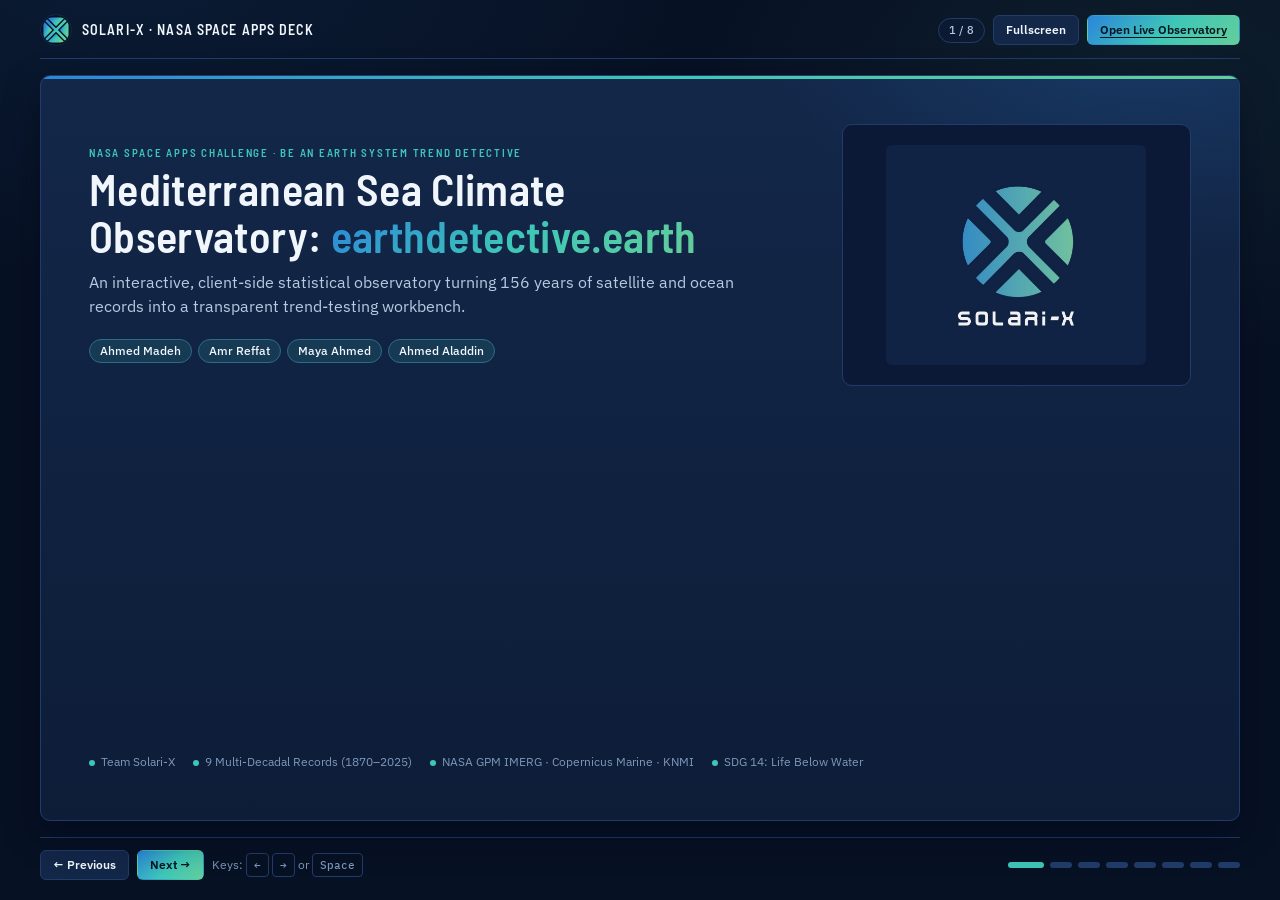
==== presentation.html @ 621146ca "feat(deck): add interactive 8-slide NASA Space Apps presentation deck" ====
<!DOCTYPE html>
<html lang="en" data-theme="dark">
<head>
  <meta charset="utf-8">
  <meta name="viewport" content="width=device-width, initial-scale=1, viewport-fit=cover">
  <title>Presentation Deck — Solari-X | Mediterranean Sea Climate Observatory</title>
  <link rel="icon" href="assets/solari-x-icon.svg" type="image/svg+xml">
  <link rel="preconnect" href="https://fonts.googleapis.com">
  <link rel="preconnect" href="https://fonts.gstatic.com" crossorigin>
  <link rel="stylesheet" href="https://fonts.googleapis.com/css2?family=Barlow+Semi+Condensed:wght@500;600;700&family=IBM+Plex+Mono:wght@400;500&family=IBM+Plex+Sans:wght@400;500;600&display=swap">
  <link rel="stylesheet" href="css/styles.css">
  <style>
    body { padding-block: 0; overflow-x: hidden; }
    .deck-shell {
      min-height: 100vh;
      display: grid;
      grid-template-rows: auto 1fr auto;
      max-width: 1200px;
      margin-inline: auto;
      padding-block: 14px 20px;
      gap: 16px;
    }
    .deck-top {
      display: flex;
      align-items: center;
      justify-content: space-between;
      gap: 12px;
      flex-wrap: wrap;
      padding-bottom: 12px;
      border-bottom: 1px solid var(--line);
    }
    .deck-brand { display: flex; align-items: center; gap: 10px; }
    .deck-brand span { font: 600 14px/1 var(--font-display); letter-spacing: 0.08em; text-transform: uppercase; color: var(--fg); }
    .deck-controls { display: flex; align-items: center; gap: 8px; flex-wrap: wrap; }
    .slide-stage {
      display: grid;
      align-items: stretch;
    }
    .slide {
      display: none;
      background:
        radial-gradient(560px 360px at 92% -10%, var(--glow), transparent 70%),
        linear-gradient(180deg, var(--panel-2), var(--panel));
      border: 1px solid var(--line);
      border-radius: 10px;
      padding: clamp(24px, 4vw, 48px);
      box-shadow: var(--shadow);
      position: relative;
      overflow: hidden;
      flex-direction: column;
      justify-content: space-between;
      gap: 24px;
    }
    .slide::before {
      content: "";
      position: absolute;
      inset: 0 0 auto;
      height: 3px;
      background: var(--brand-grad);
    }
    .slide.active { display: flex; }
    .slide h2 { font-size: clamp(28px, 4vw, 44px); line-height: 1.06; margin-top: 8px; }
    .slide h2 em {
      font-style: normal;
      background: var(--brand-grad);
      -webkit-background-clip: text;
      background-clip: text;
      color: transparent;
    }
    .slide-lead { font-size: 16px; color: var(--fg-2); max-width: 68ch; margin-top: 10px; }
    .slide-grid { display: grid; grid-template-columns: repeat(2, minmax(0, 1fr)); gap: 18px; }
    .slide-grid-3 { display: grid; grid-template-columns: repeat(3, minmax(0, 1fr)); gap: 14px; }
    .card-box {
      background: color-mix(in srgb, var(--bg) 55%, transparent);
      border: 1px solid var(--line);
      border-radius: 8px;
      padding: 18px;
      display: grid;
      gap: 8px;
      align-content: start;
    }
    .card-box h4 { font-size: 18px; color: var(--fg); }
    .card-box p { font-size: 13.5px; color: var(--fg-2); }
    .stat-big { font: 700 clamp(26px, 3vw, 36px)/1 var(--font-display); color: var(--sun); }
    .hero-cover {
      display: grid;
      grid-template-columns: 1.35fr 0.65fr;
      gap: 28px;
      align-items: center;
    }
    .cover-logo {
      display: grid;
      place-items: center;
      background: #0b1936;
      border: 1px solid var(--line);
      border-radius: 10px;
      padding: 20px;
    }
    .cover-logo img { max-width: 260px; border-radius: 6px; }
    .deck-foot {
      display: flex;
      align-items: center;
      justify-content: space-between;
      gap: 12px;
      flex-wrap: wrap;
      padding-top: 8px;
    }
    .dots { display: flex; gap: 6px; align-items: center; }
    .dot {
      width: 22px;
      height: 6px;
      border-radius: 999px;
      border: 0;
      padding: 0;
      background: var(--line);
      cursor: pointer;
      transition: background 0.15s, width 0.15s;
    }
    .dot.active { width: 36px; background: var(--sun); }
    .kbd { font: 500 11px/1 var(--font-mono); padding: 4px 7px; border: 1px solid var(--line); border-radius: 4px; color: var(--fg-3); }
    @media (max-width: 820px) {
      .hero-cover, .slide-grid, .slide-grid-3 { grid-template-columns: 1fr; }
    }
  </style>
</head>
<body>
  <div class="deck-shell">
    <header class="deck-top">
      <div class="deck-brand">
        <img src="assets/solari-x-icon.svg" width="32" height="32" alt="Solari-X icon">
        <span>Solari-X · NASA Space Apps Deck</span>
      </div>
      <div class="deck-controls">
        <span class="badge"><span id="slide-counter">1 / 8</span></span>
        <button class="btn sm" id="btn-fs" type="button">Fullscreen</button>
        <a class="btn sm primary" href="index.html">Open Live Observatory</a>
      </div>
    </header>

    <main class="slide-stage" style="padding-top:0">
      <!-- Slide 1 -->
      <section class="slide active" data-slide="1">
        <div class="hero-cover">
          <div>
            <p class="eyebrow">NASA Space Apps Challenge · Be An Earth System Trend Detective</p>
            <h2>Mediterranean Sea Climate Observatory: <em>earthdetective.earth</em></h2>
            <p class="slide-lead">An interactive, client-side statistical observatory turning 156 years of satellite and ocean records into a transparent trend-testing workbench.</p>
            <div class="team-members" style="margin-top:20px">
              <span class="member-pill">Ahmed Madeh</span>
              <span class="member-pill">Amr Reffat</span>
              <span class="member-pill">Maya Ahmed</span>
              <span class="member-pill">Ahmed Aladdin</span>
            </div>
          </div>
          <div class="cover-logo">
            <img src="assets/solari-x-logo.jpg" alt="Team Solari-X Logo">
          </div>
        </div>
        <div class="hero-meta-strip">
          <span>Team Solari-X</span>
          <span>9 Multi-Decadal Records (1870–2025)</span>
          <span>NASA GPM IMERG · Copernicus Marine · KNMI</span>
          <span>SDG 14: Life Below Water</span>
        </div>
      </section>

      <!-- Slide 2 -->
      <section class="slide" data-slide="2">
        <div>
          <p class="eyebrow">01 · The Problem</p>
          <h2>Why finding a real climate trend is <em>harder</em> than drawing a line</h2>
          <p class="slide-lead">Standard dashboards drop a single straight line onto a noisy chart and call it a day. In Earth science, that routinely misleads students and coastal planners.</p>
        </div>
        <div class="slide-grid-3">
          <div class="card-box">
            <span class="eyebrow">Trap 1 · Short Windows</span>
            <h4>Noise hides slow signals</h4>
            <p>A 15-year slice of satellite sea temperature (1982–1998) looks statistically flat even inside a basin warming rapidly over 44 years.</p>
          </div>
          <div class="card-box">
            <span class="eyebrow">Trap 2 · Memory</span>
            <h4>Autocorrelation fools OLS</h4>
            <p>Warm ocean years tend to follow warm ocean years (lag-1 r₁ &gt; 0.5). Plain Student's t-tests treat every year as independent and overstate certainty.</p>
          </div>
          <div class="card-box">
            <span class="eyebrow">Trap 3 · Opposing Regimes</span>
            <h4>One driver, opposite slopes</h4>
            <p>Across the Mediterranean, coastal rainfall trends upward at Alexandria (+44.7 mm/dec) while Athens and Barcelona slope downward — yet none pass robust multiple-testing checks.</p>
          </div>
        </div>
      </section>

      <!-- Slide 3 -->
      <section class="slide" data-slide="3">
        <div>
          <p class="eyebrow">02 · Architecture & Data</p>
          <h2>Nine curated records across <em>eight workspaces</em></h2>
          <p class="slide-lead">Built as a fast, zero-build web application (HTML5, CSS3, Vanilla ES6 JS, Plotly.js v2.35.2). All regressions, distributions, and CSV exports run live in the browser.</p>
        </div>
        <div class="slide-grid">
          <div class="card-box">
            <span class="eyebrow">Data Sources</span>
            <h4>Satellite & Reanalysis Records</h4>
            <ul class="list" style="gap:8px">
              <li><span><b>KNMI Climate Explorer:</b> NOAA OI v2 SST (1982–2025), HadISST1 (1870–2025), UKMO EN4 0–400 m Heat Content (1950–2025) & Salinity (1900–2025), Copernicus Altimetry SLA (1993–2021).</span></li>
              <li><span><b>Copernicus Marine:</b> Area-weighted basin Chlorophyll-a (1998–2024, ≥10 valid months/yr).</span></li>
              <li><span><b>NASA GPM IMERG v07:</b> Half-hourly rain rates summed to annual depth (2001–2024, ≥95% complete) at Alexandria, Athens, and Barcelona 0.1° land cells.</span></li>
            </ul>
          </div>
          <div class="card-box">
            <span class="eyebrow">User Experience</span>
            <h4>8 Guided Workspaces</h4>
            <ul class="list" style="gap:8px">
              <li><span><b>Overview:</b> Standardized z-scores putting °C, mm, and mg m⁻³ on one timeline.</span></li>
              <li><span><b>Data Detective:</b> 6-step workbench with dual year sliders & “Watch the trend appear” animation.</span></li>
              <li><span><b>Rain Compare & Seasonality:</b> Cross-city regimes, winter bloom vs. summer desert, peak half-hour storms.</span></li>
              <li><span><b>Variables, Map, Statistics & Guardrails:</b> Plain-language guide, SVG footprint map, full tables, and strict limits.</span></li>
            </ul>
          </div>
        </div>
      </section>

      <!-- Slide 4 -->
      <section class="slide" data-slide="4">
        <div>
          <p class="eyebrow">03 · Statistical Engine</p>
          <h2>Every window cross-examined by <em>four tests</em></h2>
          <p class="slide-lead">Inside <code>js/stats.js</code>, our <code>Stats</code> and <code>Adv</code> modules compute exact distributions from scratch — no server, no approximations on small samples.</p>
        </div>
        <div class="slide-grid">
          <div class="card-box">
            <span class="eyebrow">The 4-Test Evidence Score</span>
            <h4>Parametric + Non-Parametric Cross-Check</h4>
            <ul class="list" style="gap:8px">
              <li><span><b>1. OLS Student's t-test:</b> Baseline linear slope with exact regularized incomplete beta <code>ibeta</code> p-values.</span></li>
              <li><span><b>2. Newey–West (HAC) Regression:</b> Bartlett-kernel standard errors robust to year-to-year autocorrelation.</span></li>
              <li><span><b>3. Mann–Kendall + Theil–Sen:</b> Rank-based test and median pairwise slope immune to single storm outliers.</span></li>
              <li><span><b>4. Hamed–Rao Variance Correction:</b> Adjusts Mann–Kendall variance for serial correlation in detrended residuals.</span></li>
            </ul>
          </div>
          <div class="card-box">
            <span class="eyebrow">Structural Diagnostics</span>
            <h4>Does the Straight-Line Story Hold?</h4>
            <ul class="list" style="gap:8px">
              <li><span><b>Pettitt Change-Point:</b> Detects the most likely year of an abrupt level jump.</span></li>
              <li><span><b>Continuous Hinge Fit:</b> Two-segment regression with F-test vs. a single line.</span></li>
              <li><span><b>Quadratic Curvature:</b> Tests whether warming or drying is accelerating over time.</span></li>
              <li><span><b>Rolling Windows & BH q-values:</b> 10/15/20-year slope stability plus Benjamini–Hochberg false-discovery control.</span></li>
            </ul>
          </div>
        </div>
      </section>

      <!-- Slide 5 -->
      <section class="slide" data-slide="5">
        <div>
          <p class="eyebrow">04 · Key Finding I</p>
          <h2>Accelerating warming &amp; steady <em>sea-level rise</em></h2>
          <p class="slide-lead">All four statistical tests agree across satellite SST, century-scale SST, upper-ocean heat content, and satellite altimetry.</p>
        </div>
        <div class="slide-grid-3">
          <div class="card-box">
            <span class="eyebrow">NOAA OI v2 · 1982–2025</span>
            <div class="stat-big num">+0.376 °C</div>
            <h4>per decade (p &lt; 10⁻¹⁵)</h4>
            <p>Roughly <b>6× faster</b> than the 1870–2025 background warming rate in HadISST1 (+0.064 °C/decade). MK τ = +0.77.</p>
          </div>
          <div class="card-box">
            <span class="eyebrow">UKMO EN4 · 1950–2025</span>
            <div class="stat-big num">+0.234 × 10⁹</div>
            <h4>J/m² per decade (p = 0.000039)</h4>
            <p>Heat stored in the top 400 m is rising steadily, confirming heat uptake well below the surface.</p>
          </div>
          <div class="card-box">
            <span class="eyebrow">Copernicus SLA · 1993–2021</span>
            <div class="stat-big num">+25.18 mm</div>
            <h4>per decade (p &lt; 10⁻¹⁵)</h4>
            <p>95% HAC CI: 19.61 to 30.74 mm/decade. Driven by thermal expansion and added water mass.</p>
          </div>
        </div>
      </section>

      <!-- Slide 6 -->
      <section class="slide" data-slide="6">
        <div>
          <p class="eyebrow">05 · Key Finding II · SDG 14</p>
          <h2>Primary productivity is <em>declining</em></h2>
          <p class="slide-lead">Warmer surface waters strengthen vertical stratification, blocking deep-water nutrients from reaching sunlit surface layers.</p>
        </div>
        <div class="slide-grid">
          <div class="card-box">
            <span class="eyebrow">Copernicus Ocean Color · 1998–2024</span>
            <div class="stat-big num">−0.0039 mg m⁻³</div>
            <h4>per decade · All tests agree</h4>
            <p>Newey–West HAC p = 0.00054; Mann–Kendall τ = −0.41 (p = 0.0031); BH q = 0.0011. Theil–Sen agrees at −0.0039 mg m⁻³/decade.</p>
          </div>
          <div class="card-box">
            <span class="eyebrow">Seasonal Contrast</span>
            <h4>Winter Bloom vs. Summer Desert</h4>
            <p>Deep winter mixing lifts nutrients and drives the basin's chlorophyll peak in <b>February (0.122 mg m⁻³)</b>. Strong summer heating stratifies the water column, dropping chlorophyll to <b>0.043 mg m⁻³ in August</b>.</p>
          </div>
        </div>
      </section>

      <!-- Slide 7 -->
      <section class="slide" data-slide="7">
        <div>
          <p class="eyebrow">06 · Key Finding III · Rain Compare</p>
          <h2>Opposing coastal rain slopes — and why <em>false-discovery control</em> matters</h2>
          <p class="slide-lead">Alexandria (31.25°N, 29.95°E), Athens (38.05°N, 23.65°E), and Barcelona (41.45°N, 2.15°E) show uncorrelated annual totals and opposite signs.</p>
        </div>
        <div class="slide-grid-3">
          <div class="card-box" style="border-top: 3px solid var(--s-rain)">
            <span class="eyebrow">Alexandria · Mixed Evidence</span>
            <div class="stat-big num">+44.7 mm</div>
            <h4>per decade (2001–2024)</h4>
            <p>Driven by extreme storm years (2015: 309 mm, 2020: 406 mm). Passes standalone HAC (p = 0.037), <b>fails Mann–Kendall (p = 0.107)</b> and <b>fails 3-point BH FDR (q = 0.111)</b>.</p>
          </div>
          <div class="card-box" style="border-top: 3px solid var(--s-ath)">
            <span class="eyebrow">Athens · Not Significant</span>
            <div class="stat-big num">−38.3 mm</div>
            <h4>per decade (2001–2024)</h4>
            <p>Downward slope across 24 years, but wide uncertainty (HAC p = 0.267, MK p = 0.264, BH q = 0.401). Peak half-hour rate: 28.6 mm/h (2019).</p>
          </div>
          <div class="card-box" style="border-top: 3px solid var(--s-bcn)">
            <span class="eyebrow">Barcelona · Not Significant</span>
            <div class="stat-big num">−41.5 mm</div>
            <h4>per decade (2001–2024)</h4>
            <p>Autumn-peaking regime (86 mm mean in Oct; 34.3 mm/h storm in 2019). Slope stays inside noise (HAC p = 0.445, MK p = 0.309, BH q = 0.445).</p>
          </div>
        </div>
      </section>

      <!-- Slide 8 -->
      <section class="slide" data-slide="8">
        <div>
          <p class="eyebrow">07 · Guardrails &amp; Live Demo</p>
          <h2>Teaching <em>scientific literacy</em> alongside trend detection</h2>
          <p class="slide-lead">A good Earth science tool tells you not only what the numbers say, but what you are not allowed to claim from them.</p>
        </div>
        <div class="slide-grid">
          <div class="card-box">
            <span class="eyebrow">Built-in Guardrails</span>
            <ul class="list" style="gap:8px">
              <li><span><b>Spatial mismatch:</b> A 0.1° land rain cell (~10 km) cannot be blamed for basin-wide chlorophyll decline without watershed modeling.</span></li>
              <li><span><b>Boxes vs. sea masks:</b> KNMI bounding boxes clip neighboring waters; Copernicus uses strict Mediterranean sea masks.</span></li>
              <li><span><b>Optical proxy:</b> Satellite chlorophyll-a estimates surface pigment, not fish stock counts or biodiversity.</span></li>
            </ul>
          </div>
          <div class="card-box" style="justify-content:center; align-items:start; gap:14px">
            <span class="eyebrow">Interactive Demonstration</span>
            <h4>Watch the Trend Appear</h4>
            <p>Open Data Detective, select <b>Sea surface temperature</b>, and click <b>“Watch the trend appear”</b> to watch the 1982–1998 flat line transform into a p &lt; 10⁻¹⁵ signal as years accumulate.</p>
            <div class="row-btns">
              <a class="btn primary" href="index.html#detective">Launch Data Detective</a>
              <a class="btn" href="index.html#rain">Compare Rain Stations</a>
            </div>
          </div>
        </div>
      </section>
    </main>

    <footer class="deck-foot" style="margin-top:0; border-top:1px solid var(--line); padding-top:12px">
      <div class="row-btns">
        <button class="btn sm" id="btn-prev" type="button">← Previous</button>
        <button class="btn sm primary" id="btn-next" type="button">Next →</button>
        <span class="muted" style="align-self:center; font-size:12px">Keys: <span class="kbd">←</span> <span class="kbd">→</span> or <span class="kbd">Space</span></span>
      </div>
      <div class="dots" id="deck-dots" aria-label="Slide pagination"></div>
    </footer>
  </div>

  <script>
    (function () {
      var slides = Array.prototype.slice.call(document.querySelectorAll(".slide"));
      var dotsEl = document.getElementById("deck-dots");
      var counterEl = document.getElementById("slide-counter");
      var idx = 0;

      dotsEl.innerHTML = slides.map(function (_, i) {
        return '<button class="dot' + (i === 0 ? " active" : "") + '" data-i="' + i + '" aria-label="Go to slide ' + (i + 1) + '"></button>';
      }).join("");

      function show(n) {
        idx = Math.max(0, Math.min(slides.length - 1, n));
        slides.forEach(function (s, i) { s.classList.toggle("active", i === idx); });
        Array.prototype.forEach.call(dotsEl.children, function (d, i) { d.classList.toggle("active", i === idx); });
        counterEl.textContent = (idx + 1) + " / " + slides.length;
      }

      document.getElementById("btn-prev").addEventListener("click", function () { show(idx - 1); });
      document.getElementById("btn-next").addEventListener("click", function () { show(idx + 1); });
      dotsEl.addEventListener("click", function (e) {
        var b = e.target.closest("[data-i]");
        if (b) show(+b.getAttribute("data-i"));
      });
      document.getElementById("btn-fs").addEventListener("click", function () {
        if (!document.fullscreenElement) {
          document.documentElement.requestFullscreen && document.documentElement.requestFullscreen();
        } else {
          document.exitFullscreen && document.exitFullscreen();
        }
      });
      document.addEventListener("keydown", function (e) {
        if (e.key === "ArrowRight" || e.key === " " || e.key === "PageDown") {
          e.preventDefault();
          show(idx + 1);
        } else if (e.key === "ArrowLeft" || e.key === "PageUp") {
          e.preventDefault();
          show(idx - 1);
        } else if (e.key === "Home") {
          show(0);
        } else if (e.key === "End") {
          show(slides.length - 1);
        }
      });
    })();
  </script>
</body>
</html>
---- css/styles.css ----
/* ==========================================================================
   Mediterranean Sea Climate Observatory — Solari-X Design System
   Theme derived directly from the Solari-X logo (#071124, #2b86d9, #3ec6b8, #64ce99)
   ========================================================================== */

:root {
  /* Solari-X Abyssal Navy + Ocean Cyan-Emerald Gradient (Dark-first) */
  --bg: #071124;
  --panel: #0d1d38;
  --panel-2: #132749;
  --line: #213c6b;
  --grid: #162b4f;
  --fg: #f0f6fc;
  --fg-2: #b8cae2;
  --fg-3: #7d97bb;
  --sun: #3ec6b8;
  --sun-2: #2b86d9;
  --sun-3: #64ce99;
  --sun-ink: #04151f;
  --sun-soft: rgba(62, 198, 184, 0.14);
  --corona: #2b86d9;
  --brand-grad: linear-gradient(135deg, #2b86d9 0%, #3ec6b8 52%, #64ce99 100%);
  --band: rgba(62, 198, 184, 0.14);
  --glow: rgba(43, 134, 217, 0.22);
  --glow-2: rgba(100, 206, 153, 0.14);
  --shadow: 0 1px 0 rgba(255, 255, 255, 0.04) inset, 0 14px 36px rgba(2, 8, 22, 0.48);

  /* Categorical Earth-System Series (high-contrast against #0d1d38) */
  --s-sla: #3897f0;
  --s-sst: #f06d44;
  --s-chl: #55d49a;
  --s-rain: #f2b43b;
  --s-ohc: #a294ff;
  --s-had: #e3966e;
  --s-sal: #3ec6b8;
  --s-ath: #e86b9c;
  --s-bcn: #2fd673;

  --land: #152748;
  --sea: #081328;

  --font-display: "Barlow Semi Condensed", "Arial Narrow", system-ui, sans-serif;
  --font-body: "IBM Plex Sans", system-ui, -apple-system, "Segoe UI", sans-serif;
  --font-mono: "IBM Plex Mono", ui-monospace, "SFMono-Regular", Menlo, monospace;
  color-scheme: dark;
}

@media (prefers-color-scheme: light) {
  :root:not([data-theme="dark"]) {
    --bg: #f3f7fb;
    --panel: #ffffff;
    --panel-2: #e9f1f8;
    --line: #cbdceb;
    --grid: #deeaf5;
    --fg: #0b1b35;
    --fg-2: #334e70;
    --fg-3: #5c7799;
    --sun: #0d8a86;
    --sun-2: #1c6bb5;
    --sun-3: #1f9965;
    --sun-ink: #ffffff;
    --sun-soft: rgba(13, 138, 134, 0.12);
    --corona: #1c6bb5;
    --brand-grad: linear-gradient(135deg, #1c6bb5 0%, #0d8a86 52%, #1f9965 100%);
    --band: rgba(13, 138, 134, 0.12);
    --glow: rgba(28, 107, 181, 0.14);
    --glow-2: rgba(31, 153, 101, 0.10);
    --shadow: 0 1px 2px rgba(11, 27, 53, 0.05), 0 10px 28px rgba(11, 27, 53, 0.07);
    --s-sla: #1e6fd9;
    --s-sst: #d95226;
    --s-chl: #149664;
    --s-rain: #c77d00;
    --s-ohc: #5d4bd6;
    --s-had: #b84b24;
    --s-sal: #0d8a86;
    --s-ath: #c73e75;
    --s-bcn: #0d8f3b;
    --land: #dfe9f3;
    --sea: #eef5fc;
    color-scheme: light;
  }
}

:root[data-theme="light"] {
  --bg: #f3f7fb;
  --panel: #ffffff;
  --panel-2: #e9f1f8;
  --line: #cbdceb;
  --grid: #deeaf5;
  --fg: #0b1b35;
  --fg-2: #334e70;
  --fg-3: #5c7799;
  --sun: #0d8a86;
  --sun-2: #1c6bb5;
  --sun-3: #1f9965;
  --sun-ink: #ffffff;
  --sun-soft: rgba(13, 138, 134, 0.12);
  --corona: #1c6bb5;
  --brand-grad: linear-gradient(135deg, #1c6bb5 0%, #0d8a86 52%, #1f9965 100%);
  --band: rgba(13, 138, 134, 0.12);
  --glow: rgba(28, 107, 181, 0.14);
  --glow-2: rgba(31, 153, 101, 0.10);
  --shadow: 0 1px 2px rgba(11, 27, 53, 0.05), 0 10px 28px rgba(11, 27, 53, 0.07);
  --s-sla: #1e6fd9;
  --s-sst: #d95226;
  --s-chl: #149664;
  --s-rain: #c77d00;
  --s-ohc: #5d4bd6;
  --s-had: #b84b24;
  --s-sal: #0d8a86;
  --s-ath: #c73e75;
  --s-bcn: #0d8f3b;
  --land: #dfe9f3;
  --sea: #eef5fc;
  color-scheme: light;
}

* { box-sizing: border-box; }
html { scroll-behavior: smooth; scroll-padding-top: env(safe-area-inset-top, 0px); }

body {
  margin: 0;
  background:
    radial-gradient(900px 500px at 10% -5%, rgba(43, 134, 217, 0.09), transparent 65%),
    radial-gradient(700px 420px at 90% 10%, rgba(100, 206, 153, 0.07), transparent 65%),
    var(--bg);
  color: var(--fg);
  font: 400 14px/1.55 var(--font-body);
  padding-top: env(safe-area-inset-top, 0px);
  padding-left: max(16px, env(safe-area-inset-left, 0px));
  padding-right: max(16px, env(safe-area-inset-right, 0px));
  padding-block: 0 48px;
  -webkit-font-smoothing: antialiased;
}

body::before {
  content: "";
  position: fixed;
  inset: 0 0 auto;
  height: env(safe-area-inset-top, 0px);
  z-index: 60;
  background: var(--bg);
}

img { max-width: 100%; }
[hidden]:not([hidden="until-found" i]) { display: none !important; }

.wrap { max-width: 1220px; margin-inline: auto; }
h1, h2, h3, h4 {
  font-family: var(--font-display);
  font-weight: 600;
  margin: 0;
  text-wrap: balance;
  letter-spacing: 0.008em;
}
p { margin: 0; }
a { color: var(--sun); text-underline-offset: 3px; }
code, .mono { font-family: var(--font-mono); font-size: 0.92em; }
.num { font-variant-numeric: tabular-nums; }
:focus-visible { outline: 2px solid var(--sun); outline-offset: 2px; border-radius: 4px; }
.eyebrow {
  font: 600 11px/1 var(--font-display);
  letter-spacing: 0.16em;
  text-transform: uppercase;
  color: var(--sun);
}
.muted { color: var(--fg-3); }

/* ---------- Masthead & Navigation ---------- */
.mast {
  position: sticky;
  top: env(safe-area-inset-top, 0px);
  z-index: 50;
  background: color-mix(in srgb, var(--bg) 86%, transparent);
  backdrop-filter: blur(14px);
  -webkit-backdrop-filter: blur(14px);
  border-bottom: 1px solid var(--line);
  margin-inline: calc(-1 * max(16px, env(safe-area-inset-left, 0px)));
  padding-inline: max(16px, env(safe-area-inset-left, 0px));
}
.mast-in {
  display: flex;
  align-items: center;
  justify-content: space-between;
  gap: 16px;
  padding-block: 11px;
  flex-wrap: wrap;
}
.brand { display: flex; align-items: center; gap: 12px; min-width: 0; }
.brand-mark {
  width: 40px;
  height: 40px;
  border-radius: 50%;
  flex: none;
  box-shadow: 0 0 0 1px var(--line), 0 4px 14px rgba(43, 134, 217, 0.25);
}
.brand h1 { font-size: 19px; line-height: 1.1; }
.brand p { font-size: 11.5px; color: var(--fg-3); margin-top: 2px; }

.mast-actions { display: flex; align-items: center; gap: 8px; flex-wrap: wrap; }
.mast-badges { display: flex; gap: 8px; flex-wrap: wrap; align-items: center; }
.badge {
  font: 500 11px/1 var(--font-body);
  padding: 6px 10px;
  border: 1px solid var(--line);
  border-radius: 999px;
  color: var(--fg-2);
  white-space: nowrap;
  background: color-mix(in srgb, var(--panel) 65%, transparent);
}
.badge b { color: var(--sun); font-weight: 600; }
.badge-team {
  border-color: color-mix(in srgb, var(--sun) 45%, var(--line));
  background: var(--sun-soft);
  letter-spacing: 0.06em;
}

.deck-link {
  text-decoration: none;
  display: inline-flex;
  align-items: center;
  gap: 6px;
  font: 600 11.5px/1 var(--font-body);
  padding: 7px 12px;
  border-radius: 999px;
  border: 1px solid color-mix(in srgb, var(--sun) 50%, var(--line));
  color: var(--fg);
  background: color-mix(in srgb, var(--panel-2) 85%, transparent);
  transition: border-color 0.15s, background 0.15s, transform 0.15s;
}
.deck-link:hover {
  border-color: var(--sun);
  background: var(--sun-soft);
  transform: translateY(-1px);
}

.theme-btn {
  appearance: none;
  font: 600 11.5px/1 var(--font-body);
  padding: 7px 11px;
  border-radius: 999px;
  border: 1px solid var(--line);
  background: var(--panel);
  color: var(--fg-2);
  cursor: pointer;
  display: inline-flex;
  align-items: center;
  gap: 6px;
  transition: border-color 0.15s, color 0.15s;
}
.theme-btn:hover { border-color: var(--sun); color: var(--fg); }

.tabs { display: flex; gap: 2px; overflow-x: auto; scrollbar-width: none; padding-bottom: 0; }
.tabs::-webkit-scrollbar { display: none; }
.tab {
  appearance: none;
  background: none;
  border: 0;
  color: var(--fg-3);
  font: 600 13px/1 var(--font-display);
  letter-spacing: 0.055em;
  text-transform: uppercase;
  padding: 12px 14px 11px;
  cursor: pointer;
  border-bottom: 2px solid transparent;
  white-space: nowrap;
  transition: color 0.15s, border-color 0.15s;
}
.tab:hover { color: var(--fg); }
.tab[aria-selected="true"] { color: var(--sun); border-bottom-color: var(--sun); }

/* ---------- Hero ---------- */
.hero {
  position: relative;
  margin-top: 20px;
  border: 1px solid var(--line);
  border-radius: 8px;
  background:
    radial-gradient(560px 360px at 92% -10%, var(--glow), transparent 70%),
    radial-gradient(420px 300px at 72% 110%, var(--glow-2), transparent 70%),
    linear-gradient(180deg, var(--panel-2), var(--panel));
  overflow: hidden;
  box-shadow: var(--shadow);
}
.hero::after {
  content: "";
  position: absolute;
  inset: 0 0 auto;
  height: 3px;
  background: var(--brand-grad);
  opacity: 0.9;
}
.hero-in {
  position: relative;
  z-index: 1;
  padding: 30px clamp(18px, 3vw, 36px) 26px;
  display: grid;
  gap: 22px;
}
.hero h2 { font-size: clamp(30px, 4.4vw, 48px); line-height: 1.02; max-width: 16ch; }
.hero h2 em {
  font-style: normal;
  background: var(--brand-grad);
  -webkit-background-clip: text;
  background-clip: text;
  color: transparent;
}
.hero .lede { max-width: 64ch; color: var(--fg-2); font-size: 15px; margin-top: 12px; }
.hero-meta-strip {
  display: flex;
  flex-wrap: wrap;
  gap: 8px 18px;
  margin-top: 14px;
  font-size: 12px;
  color: var(--fg-3);
}
.hero-meta-strip span { display: inline-flex; align-items: center; gap: 6px; }
.hero-meta-strip span::before {
  content: "";
  width: 6px;
  height: 6px;
  border-radius: 50%;
  background: var(--sun);
}
.hero-cta { display: flex; gap: 10px; flex-wrap: wrap; margin-top: 18px; }
.sunart { position: absolute; right: -40px; top: -40px; width: 420px; height: 420px; opacity: 0.9; pointer-events: none; }

.kpis { display: grid; grid-template-columns: repeat(4, minmax(0, 1fr)); gap: 12px; }
.kpi {
  position: relative;
  text-align: left;
  font: inherit;
  color: inherit;
  cursor: pointer;
  background: color-mix(in srgb, var(--bg) 62%, transparent);
  border: 1px solid var(--line);
  border-radius: 7px;
  padding: 14px 14px 12px;
  display: grid;
  gap: 6px;
  min-width: 0;
  transition: border-color 0.16s, transform 0.16s, background 0.16s;
}
.kpi:hover {
  border-color: var(--sun);
  background: color-mix(in srgb, var(--panel-2) 78%, transparent);
  transform: translateY(-2px);
}
.kpi .k-top {
  display: flex;
  align-items: center;
  gap: 8px;
  font: 600 11px/1.2 var(--font-display);
  letter-spacing: 0.12em;
  text-transform: uppercase;
  color: var(--fg-2);
}
.swatch { width: 9px; height: 9px; border-radius: 2px; flex: none; }
.kpi .k-val { font: 600 28px/1 var(--font-display); letter-spacing: 0.005em; }
.kpi .k-val small { font: 400 12px/1 var(--font-body); color: var(--fg-3); margin-left: 4px; }
.kpi .k-sub { font-size: 11.5px; color: var(--fg-3); }
.kpi svg.spark { width: 100%; height: 38px; display: block; }

.status {
  display: inline-flex;
  align-items: center;
  gap: 6px;
  font: 600 11px/1 var(--font-body);
  padding: 5px 8px;
  border-radius: 999px;
  border: 1px solid var(--sun);
  color: var(--sun);
  width: fit-content;
}
.status.mixed { border-style: dashed; }
.status.none { border-color: var(--line); color: var(--fg-3); }
.status i { width: 8px; height: 8px; border-radius: 50%; background: var(--sun); display: inline-block; }
.status.mixed i { background: linear-gradient(90deg, var(--sun) 50%, transparent 50%); border: 1px solid var(--sun); }
.status.none i { background: transparent; border: 1px solid var(--fg-3); }

/* ---------- Common Components ---------- */
.btn {
  appearance: none;
  font: 600 13px/1 var(--font-body);
  padding: 11px 16px;
  border-radius: 6px;
  border: 1px solid var(--line);
  background: var(--panel-2);
  color: var(--fg);
  cursor: pointer;
  transition: border-color 0.15s, filter 0.15s, transform 0.15s;
}
.btn:hover { border-color: var(--fg-3); }
.btn.primary {
  background: var(--brand-grad);
  color: var(--sun-ink);
  border-color: transparent;
}
.btn.primary:hover { filter: brightness(1.08); transform: translateY(-1px); }
.btn.sm { padding: 8px 12px; font-size: 12px; }

main { padding-top: 22px; display: grid; gap: 22px; }
.panel {
  background: var(--panel);
  border: 1px solid var(--line);
  border-radius: 8px;
  padding: clamp(16px, 2.2vw, 24px);
  box-shadow: var(--shadow);
  min-width: 0;
}
.panel-h {
  display: flex;
  justify-content: space-between;
  align-items: flex-start;
  gap: 14px;
  flex-wrap: wrap;
  margin-bottom: 14px;
}
.panel-h h3 { font-size: 21px; line-height: 1.15; }
.panel-h p { color: var(--fg-3); font-size: 13px; max-width: 70ch; margin-top: 4px; }

.grid2 { display: grid; grid-template-columns: repeat(2, minmax(0, 1fr)); gap: 22px; }
.grid3 { display: grid; grid-template-columns: repeat(3, minmax(0, 1fr)); gap: 14px; }
.chart { width: 100%; min-height: 380px; }
.chart.sm { min-height: 300px; }

.note {
  font-size: 12.5px;
  color: var(--fg-3);
  border-left: 2px solid var(--sun);
  padding: 3px 0 3px 12px;
}
.list { list-style: none; margin: 0; padding: 0; display: grid; gap: 14px; }
.list li { display: grid; grid-template-columns: 10px 1fr; gap: 12px; color: var(--fg-2); font-size: 13.5px; }
.list li::before { content: ""; width: 8px; height: 8px; margin-top: 7px; background: var(--sun); transform: rotate(45deg); }
.list b { color: var(--fg); font-weight: 600; }

.chips { display: flex; flex-wrap: wrap; gap: 8px; }
.chip {
  appearance: none;
  font: 500 12.5px/1.2 var(--font-body);
  padding: 8px 12px;
  border: 1px solid var(--line);
  border-radius: 999px;
  background: transparent;
  color: var(--fg-2);
  cursor: pointer;
  display: inline-flex;
  align-items: center;
  gap: 8px;
  transition: border-color 0.15s, color 0.15s, background 0.15s;
}
.chip:hover { color: var(--fg); border-color: var(--fg-3); }
.chip[aria-pressed="true"] { border-color: var(--sun); color: var(--fg); background: var(--sun-soft); }
.chip.off { opacity: 0.45; }
.legend-chip .swatch { width: 14px; height: 3px; border-radius: 2px; }

/* ---------- Data Detective ---------- */
.det { display: grid; grid-template-columns: minmax(280px, 340px) minmax(0, 1fr); gap: 22px; align-items: start; }
.stack { display: grid; gap: 22px; min-width: 0; }
@media (min-width: 1001px) {
  .det-sticky { position: sticky; top: 108px; }
}
.step-h { display: flex; align-items: center; gap: 10px; margin-bottom: 10px; }
.step-n {
  width: 24px;
  height: 24px;
  border-radius: 50%;
  border: 1px solid var(--sun);
  color: var(--sun);
  display: grid;
  place-items: center;
  font: 600 12px/1 var(--font-display);
  flex: none;
}
.step-h h4 { font-size: 15px; letter-spacing: 0.06em; text-transform: uppercase; }
.ctrl { display: grid; gap: 18px; }
.seg { display: grid; grid-template-columns: 1fr 1fr; border: 1px solid var(--line); border-radius: 6px; overflow: hidden; }
.seg button {
  appearance: none;
  border: 0;
  background: transparent;
  color: var(--fg-2);
  font: 500 12.5px/1.25 var(--font-body);
  padding: 10px 8px;
  cursor: pointer;
  text-align: left;
}
.seg button:nth-child(even) { border-left: 1px solid var(--line); }
.seg button:nth-child(n+3) { border-top: 1px solid var(--line); }
.seg button[aria-pressed="true"] { background: var(--sun-soft); color: var(--fg); box-shadow: inset 0 -2px 0 var(--sun); }
.seg small { display: block; color: var(--fg-3); font-size: 11px; margin-top: 2px; }

.varlist { display: grid; gap: 6px; }
.varbtn {
  appearance: none;
  display: grid;
  grid-template-columns: 6px 1fr;
  gap: 10px;
  align-items: center;
  text-align: left;
  font: 500 13px/1.25 var(--font-body);
  color: var(--fg-2);
  background: transparent;
  border: 1px solid var(--line);
  border-radius: 6px;
  padding: 9px 10px 9px 0;
  cursor: pointer;
  overflow: hidden;
  transition: border-color 0.15s, background 0.15s;
}
.varbtn::before { content: ""; align-self: stretch; background: var(--vc); }
.varbtn small { display: block; color: var(--fg-3); font-size: 11.5px; font-weight: 400; }
.varbtn:hover { border-color: var(--fg-3); color: var(--fg); }
.varbtn[aria-pressed="true"] { border-color: var(--sun); background: var(--sun-soft); color: var(--fg); }

.range { display: grid; gap: 6px; }
.range label { display: flex; justify-content: space-between; font-size: 12px; color: var(--fg-2); }
.range output { font: 500 13px/1 var(--font-mono); color: var(--fg); }
input[type="range"] { width: 100%; accent-color: var(--sun); height: 22px; margin: 0; }
.row-btns { display: flex; gap: 8px; flex-wrap: wrap; }

.cases { display: grid; grid-template-columns: repeat(auto-fit, minmax(210px, 1fr)); gap: 10px; }
.case {
  appearance: none;
  text-align: left;
  font: inherit;
  color: var(--fg);
  background: var(--panel-2);
  border: 1px solid var(--line);
  border-radius: 6px;
  padding: 12px 14px;
  cursor: pointer;
  display: grid;
  gap: 4px;
  transition: border-color 0.15s, background 0.15s, transform 0.15s;
}
.case:hover, .case[aria-pressed="true"] { border-color: var(--sun); }
.case:hover { transform: translateY(-1px); }
.case[aria-pressed="true"] { background: var(--sun-soft); }
.case b { font: 600 15px/1.2 var(--font-display); }
.case span { font-size: 12px; color: var(--fg-3); }

.verdict {
  display: grid;
  grid-template-columns: auto 1fr;
  gap: 14px;
  align-items: start;
  padding: 16px;
  border: 1px solid var(--line);
  border-left: 3px solid var(--sun);
  border-radius: 6px;
  background: var(--panel-2);
}
.verdict.none { border-left-color: var(--fg-3); }
.verdict h4 { font-size: 19px; line-height: 1.2; }
.verdict p { color: var(--fg-2); margin-top: 6px; max-width: 78ch; }
.verdict p + p { margin-top: 8px; font-size: 13px; color: var(--fg-3); }

.about { display: grid; gap: 10px; }
.about p { color: var(--fg-2); max-width: 78ch; }
.meta { display: flex; flex-wrap: wrap; gap: 6px 18px; font-size: 12px; color: var(--fg-3); }
.meta b { color: var(--fg-2); font-weight: 500; }

.readouts { display: grid; grid-template-columns: repeat(3, minmax(0, 1fr)); gap: 12px; }
.cell {
  border: 1px solid var(--line);
  border-radius: 6px;
  padding: 14px;
  display: grid;
  gap: 6px;
  align-content: start;
  background: var(--panel);
  min-width: 0;
}
.cell .c-l { font: 600 11px/1.2 var(--font-display); letter-spacing: 0.14em; text-transform: uppercase; color: var(--fg-3); }
.cell .c-v { font: 600 24px/1.15 var(--font-display); overflow-wrap: anywhere; }
.cell .c-v small { font: 400 12px/1.2 var(--font-body); color: var(--fg-3); }
.cell .c-s { font-size: 12px; color: var(--fg-3); line-height: 1.45; }
.cell .c-m { font: 400 12.5px/1.4 var(--font-mono); color: var(--fg-2); }

.ci-strip { position: relative; height: 22px; margin-top: 2px; }
.ci-strip .ax { position: absolute; left: 0; right: 0; top: 10px; height: 1px; background: var(--line); }
.ci-strip .zero { position: absolute; top: 2px; bottom: 2px; width: 0; border-left: 1px dashed var(--fg-3); }
.ci-strip .bar { position: absolute; top: 7px; height: 8px; background: var(--sun); border-radius: 4px; }
.ci-strip .pt { position: absolute; top: 5px; width: 4px; height: 12px; background: var(--fg); border-radius: 1px; transform: translateX(-2px); }
.ci-lab { display: flex; justify-content: space-between; font-size: 10.5px; color: var(--fg-3); }

.toggles { display: flex; gap: 8px; flex-wrap: wrap; align-items: center; }
details.tbl { border-top: 1px solid var(--line); padding-top: 12px; }
details.tbl summary { cursor: pointer; font-weight: 600; font-size: 13px; color: var(--fg-2); }
.scroll { overflow-x: auto; max-width: 100%; }
table { border-collapse: collapse; width: 100%; font-size: 12.5px; }
th, td { text-align: left; padding: 9px 10px; border-bottom: 1px solid var(--line); white-space: nowrap; }
th {
  font: 600 11px/1.3 var(--font-display);
  letter-spacing: 0.1em;
  text-transform: uppercase;
  color: var(--fg-3);
  background: var(--panel-2);
  position: sticky;
  top: 0;
}
td.n { font-family: var(--font-mono); font-variant-numeric: tabular-nums; }
tbody tr:hover td { background: var(--sun-soft); }
.tbl-scroll { max-height: 280px; overflow: auto; margin-top: 10px; border: 1px solid var(--line); border-radius: 6px; }

.evid td, .evid th { padding: 8px 12px; }
.pass {
  display: inline-flex;
  align-items: center;
  gap: 6px;
  font: 600 11px/1 var(--font-body);
  padding: 4px 8px;
  border-radius: 999px;
  border: 1px solid var(--sun);
  color: var(--sun);
}
.pass.no { border-color: var(--line); color: var(--fg-3); }
.pass i { width: 7px; height: 7px; border-radius: 50%; background: var(--sun); }
.pass.no i { background: transparent; border: 1px solid var(--fg-3); }
.meter { display: inline-flex; gap: 4px; vertical-align: middle; }
.meter b { width: 18px; height: 8px; border-radius: 2px; background: var(--line); }
.meter b.on { background: var(--sun); }

/* ---------- Glossary & Cards ---------- */
.vcard {
  display: grid;
  gap: 10px;
  align-content: start;
  padding: 18px;
  border: 1px solid var(--line);
  border-radius: 7px;
  background: var(--panel);
  border-top: 3px solid var(--vc);
}
.vcard h4 { font-size: 19px; }
.vcard p { color: var(--fg-2); font-size: 13.5px; }
.vcard dl { margin: 0; display: grid; grid-template-columns: auto 1fr; gap: 4px 12px; font-size: 12px; }
.vcard dt { color: var(--fg-3); }
.vcard dd { margin: 0; color: var(--fg-2); }

.def {
  display: grid;
  gap: 8px;
  padding: 16px;
  border: 1px solid var(--line);
  border-radius: 6px;
  background: var(--panel-2);
}
.def h4 { font-size: 17px; }
.def p { color: var(--fg-2); font-size: 13.5px; }
.def .tag { font: 600 11px/1 var(--font-display); letter-spacing: 0.14em; text-transform: uppercase; color: var(--sun); }

/* ---------- Map ---------- */
.mapbox { border: 1px solid var(--line); border-radius: 6px; overflow: hidden; background: var(--sea); }
.mapbox svg { display: block; width: 100%; height: auto; }

/* ---------- Footer & Team Solari-X Card ---------- */
footer {
  margin-top: 40px;
  border-top: 1px solid var(--line);
  padding-top: 24px;
  display: grid;
  grid-template-columns: minmax(0, 1fr);
  gap: 14px;
  color: var(--fg-3);
  font-size: 12.5px;
}
footer > * { min-width: 0; overflow-wrap: anywhere; }
footer .links { display: flex; gap: 8px 18px; flex-wrap: wrap; }

.team-card {
  display: flex;
  align-items: center;
  gap: 18px;
  flex-wrap: wrap;
  padding: 16px 20px;
  border: 1px solid var(--line);
  border-radius: 8px;
  background: linear-gradient(135deg, color-mix(in srgb, var(--panel-2) 85%, transparent), var(--panel));
}
.team-logo-img {
  width: 72px;
  height: 72px;
  object-fit: cover;
  border-radius: 8px;
  border: 1px solid var(--line);
  flex: none;
}
.team-info { display: grid; gap: 4px; }
.team-info h4 { font-size: 17px; color: var(--fg); }
.team-info p { color: var(--fg-2); font-size: 13px; }
.team-members { display: flex; flex-wrap: wrap; gap: 6px; margin-top: 4px; }
.member-pill {
  font: 500 11.5px/1 var(--font-body);
  padding: 5px 10px;
  border-radius: 999px;
  background: var(--sun-soft);
  border: 1px solid color-mix(in srgb, var(--sun) 35%, var(--line));
  color: var(--fg);
}

[role="tabpanel"] { display: grid; gap: 22px; }
[role="tabpanel"][hidden] { display: none !important; }

/* ---------- Responsive ---------- */
@media (max-width: 1000px) {
  .kpis { grid-template-columns: repeat(2, minmax(0, 1fr)); }
  .det { grid-template-columns: minmax(0, 1fr); }
  .readouts, .grid3 { grid-template-columns: repeat(2, minmax(0, 1fr)); }
}
@media (max-width: 700px) {
  .grid2 { grid-template-columns: minmax(0, 1fr); }
  .sunart { width: 300px; height: 300px; opacity: 0.55; right: -90px; }
  .mast-badges { display: none; }
}
@media (max-width: 520px) {
  .kpis, .readouts, .grid3 { grid-template-columns: minmax(0, 1fr); }
  .verdict { grid-template-columns: minmax(0, 1fr); }
  .hero h2 { max-width: none; }
}
@media (prefers-reduced-motion: reduce) {
  * { transition: none !important; scroll-behavior: auto !important; }
}
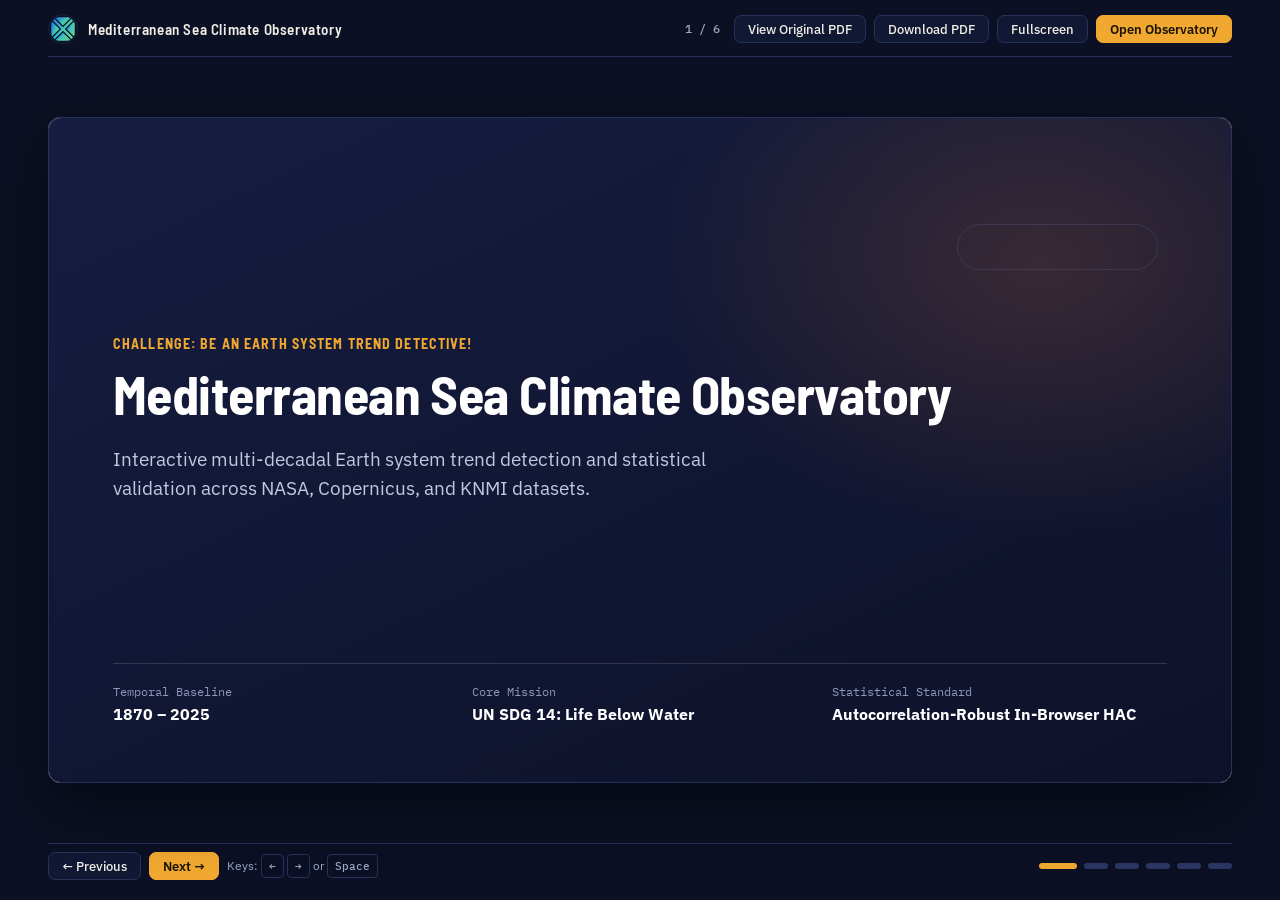
==== commit d210803c: "feat(deck): incorporate 6-slide team PDF deck and align observatory title" ====
--- a/presentation.html
+++ b/presentation.html
@@ -1,25 +1,59 @@
 <!DOCTYPE html>
-<html lang="en" data-theme="dark">
+<html lang="en">
 <head>
   <meta charset="utf-8">
   <meta name="viewport" content="width=device-width, initial-scale=1, viewport-fit=cover">
-  <title>Presentation Deck — Solari-X | Mediterranean Sea Climate Observatory</title>
+  <title>Mediterranean Sea Climate Observatory — Presentation</title>
   <link rel="icon" href="assets/solari-x-icon.svg" type="image/svg+xml">
   <link rel="preconnect" href="https://fonts.googleapis.com">
   <link rel="preconnect" href="https://fonts.gstatic.com" crossorigin>
-  <link rel="stylesheet" href="https://fonts.googleapis.com/css2?family=Barlow+Semi+Condensed:wght@500;600;700&family=IBM+Plex+Mono:wght@400;500&family=IBM+Plex+Sans:wght@400;500;600&display=swap">
-  <link rel="stylesheet" href="css/styles.css">
+  <link rel="stylesheet" href="https://fonts.googleapis.com/css2?family=Barlow+Semi+Condensed:wght@500;600;700&family=IBM+Plex+Mono:wght@400;500&family=IBM+Plex+Sans:wght@400;500;600;700&display=swap">
   <style>
-    body { padding-block: 0; overflow-x: hidden; }
+    :root {
+      --shell-bg: #0b1024;
+      --shell-panel: #111833;
+      --shell-line: #27315a;
+      --navy: #131836;
+      --navy-deep: #0f1430;
+      --cream: #faf6ef;
+      --sand: #f2ede2;
+      --ink: #191c2b;
+      --ink-2: #474c63;
+      --ink-3: #6a708a;
+      --card-line: #e6dfd3;
+      --amber: #f0a830;
+      --blue-bg: #e6eef8;
+      --blue-fg: #2b73cf;
+      --amber-bg: #faefd9;
+      --amber-fg: #eb981e;
+      --green-bg: #e3f5ec;
+      --green-fg: #1d9a6c;
+      --font-display: "Barlow Semi Condensed", "Arial Narrow", system-ui, sans-serif;
+      --font-body: "IBM Plex Sans", system-ui, -apple-system, "Segoe UI", sans-serif;
+      --font-mono: "IBM Plex Mono", ui-monospace, "SFMono-Regular", Menlo, monospace;
+    }
+
+    * { box-sizing: border-box; margin: 0; padding: 0; }
+
+    body {
+      min-height: 100vh;
+      background: var(--shell-bg);
+      color: #f1eee6;
+      font-family: var(--font-body);
+      line-height: 1.5;
+      -webkit-font-smoothing: antialiased;
+    }
+
     .deck-shell {
       min-height: 100vh;
+      max-width: 1240px;
+      margin-inline: auto;
+      padding: 14px clamp(14px, 3vw, 28px) 20px;
       display: grid;
       grid-template-rows: auto 1fr auto;
-      max-width: 1200px;
-      margin-inline: auto;
-      padding-block: 14px 20px;
-      gap: 16px;
-    }
+      gap: 14px;
+    }
+
     .deck-top {
       display: flex;
       align-items: center;
@@ -27,76 +61,402 @@
       gap: 12px;
       flex-wrap: wrap;
       padding-bottom: 12px;
-      border-bottom: 1px solid var(--line);
-    }
-    .deck-brand { display: flex; align-items: center; gap: 10px; }
-    .deck-brand span { font: 600 14px/1 var(--font-display); letter-spacing: 0.08em; text-transform: uppercase; color: var(--fg); }
-    .deck-controls { display: flex; align-items: center; gap: 8px; flex-wrap: wrap; }
+      border-bottom: 1px solid var(--shell-line);
+    }
+
+    .deck-brand {
+      display: flex;
+      align-items: center;
+      gap: 10px;
+      text-decoration: none;
+      color: inherit;
+    }
+
+    .deck-brand img {
+      width: 30px;
+      height: 30px;
+      border-radius: 6px;
+      display: block;
+    }
+
+    .deck-brand span {
+      font: 600 15px/1.1 var(--font-display);
+      letter-spacing: 0.04em;
+      color: #f1eee6;
+    }
+
+    .deck-controls {
+      display: flex;
+      align-items: center;
+      gap: 8px;
+      flex-wrap: wrap;
+    }
+
+    .btn {
+      display: inline-flex;
+      align-items: center;
+      justify-content: center;
+      gap: 6px;
+      padding: 7px 13px;
+      border-radius: 7px;
+      border: 1px solid var(--shell-line);
+      background: var(--shell-panel);
+      color: #f1eee6;
+      font: 500 12.5px/1 var(--font-body);
+      text-decoration: none;
+      cursor: pointer;
+      transition: border-color 0.15s, background 0.15s;
+    }
+
+    .btn:hover { border-color: #4f5f9e; background: #19234a; }
+    .btn.primary { background: var(--amber); color: #191300; border-color: var(--amber); font-weight: 600; }
+    .btn.primary:hover { background: #f6b64c; border-color: #f6b64c; }
+    .btn[aria-pressed="true"] { background: #223063; border-color: var(--amber); color: var(--amber); }
+
+    .counter {
+      font: 500 12px/1 var(--font-mono);
+      color: #9da6c7;
+      padding-inline: 6px;
+    }
+
+    .stage-wrap {
+      display: grid;
+      place-items: center;
+      min-height: 0;
+    }
+
     .slide-stage {
-      display: grid;
-      align-items: stretch;
-    }
+      width: 100%;
+      aspect-ratio: 16 / 9;
+      min-height: 520px;
+      border-radius: 12px;
+      overflow: hidden;
+      border: 1px solid var(--shell-line);
+      box-shadow: 0 24px 60px rgba(0, 0, 0, 0.45);
+      position: relative;
+      background: var(--cream);
+    }
+
     .slide {
       display: none;
-      background:
-        radial-gradient(560px 360px at 92% -10%, var(--glow), transparent 70%),
-        linear-gradient(180deg, var(--panel-2), var(--panel));
-      border: 1px solid var(--line);
-      border-radius: 10px;
-      padding: clamp(24px, 4vw, 48px);
-      box-shadow: var(--shadow);
+      width: 100%;
+      height: 100%;
+      padding: clamp(28px, 4.5vw, 58px) clamp(28px, 5vw, 68px);
+      flex-direction: column;
+      justify-content: space-between;
       position: relative;
       overflow: hidden;
+    }
+
+    .slide.active { display: flex; }
+
+    /* Dark navy cover & closing slides matching presentation.pdf */
+    .slide-dark {
+      background:
+        radial-gradient(540px 380px at 84% 22%, rgba(235, 130, 52, 0.18), transparent 72%),
+        linear-gradient(155deg, #161d40 0%, #111633 55%, #0e1229 100%);
+      color: #f6f7fb;
+    }
+
+    .slide-dark-center {
+      background:
+        radial-gradient(540px 380px at 50% 42%, rgba(235, 130, 52, 0.16), transparent 72%),
+        linear-gradient(160deg, #161d40 0%, #111633 55%, #0e1229 100%);
+      color: #f6f7fb;
+      justify-content: center;
+      align-items: center;
+      text-align: center;
+      gap: 20px;
+    }
+
+    /* Warm cream interior slides matching presentation.pdf */
+    .slide-light {
+      background: var(--cream);
+      color: var(--ink);
+    }
+
+    .eyebrow-amber {
+      font: 700 clamp(12px, 1.1vw, 14px)/1.2 var(--font-display);
+      letter-spacing: 0.08em;
+      text-transform: uppercase;
+      color: var(--amber);
+    }
+
+    .eyebrow-dark {
+      font: 700 clamp(11px, 1vw, 13px)/1.2 var(--font-display);
+      letter-spacing: 0.07em;
+      text-transform: uppercase;
+      color: var(--navy);
+    }
+
+    .cover-title {
+      font: 700 clamp(32px, 4.2vw, 56px)/1.05 var(--font-display);
+      letter-spacing: -0.01em;
+      color: #ffffff;
+      margin-top: 14px;
+    }
+
+    .cover-sub {
+      font-size: clamp(15px, 1.5vw, 20px);
+      line-height: 1.5;
+      color: #c2c8de;
+      max-width: 58ch;
+      margin-top: 22px;
+    }
+
+    .cover-pill-ghost {
+      position: absolute;
+      top: 16%;
+      right: 6.2%;
+      width: 17%;
+      height: 46px;
+      border-radius: 999px;
+      border: 1px solid rgba(114, 136, 200, 0.18);
+      pointer-events: none;
+    }
+
+    .cover-meta {
+      border-top: 1px solid rgba(255, 255, 255, 0.14);
+      padding-top: 20px;
+      display: grid;
+      grid-template-columns: repeat(3, minmax(0, 1fr));
+      gap: 24px;
+    }
+
+    .cover-meta span {
+      display: block;
+      font: 400 12px/1.3 var(--font-mono);
+      color: #8f98b8;
+      margin-bottom: 5px;
+    }
+
+    .cover-meta strong {
+      display: block;
+      font: 700 clamp(14px, 1.25vw, 17px)/1.25 var(--font-body);
+      color: #ffffff;
+    }
+
+    .slide-title {
+      font: 700 clamp(26px, 3vw, 38px)/1.1 var(--font-display);
+      color: var(--ink);
+      margin-top: 6px;
+    }
+
+    .rule-bottom {
+      border-top: 1px solid var(--card-line);
+      padding-top: 12px;
+      font: 400 12.5px/1.4 var(--font-body);
+      color: var(--ink-3);
+      min-height: 20px;
+    }
+
+    /* Cards matching PDF aesthetic */
+    .cards-3 {
+      display: grid;
+      grid-template-columns: repeat(3, minmax(0, 1fr));
+      gap: 22px;
+      margin-block: auto;
+    }
+
+    .cards-2x2 {
+      display: grid;
+      grid-template-columns: repeat(2, minmax(0, 1fr));
+      gap: 16px;
+    }
+
+    .card-white {
+      background: #ffffff;
+      border: 1px solid var(--card-line);
+      border-radius: 10px;
+      padding: clamp(18px, 2.2vw, 28px);
+      display: flex;
       flex-direction: column;
+      gap: 12px;
+      box-shadow: 0 2px 8px rgba(25, 28, 43, 0.03);
+    }
+
+    .icon-box {
+      width: 34px;
+      height: 34px;
+      border-radius: 7px;
+      display: grid;
+      place-items: center;
+      margin-bottom: 4px;
+    }
+
+    .icon-blue { background: var(--blue-bg); color: var(--blue-fg); }
+    .icon-amber { background: var(--amber-bg); color: var(--amber-fg); }
+    .icon-green { background: var(--green-bg); color: var(--green-fg); }
+
+    .card-white h3 {
+      font: 700 clamp(16px, 1.45vw, 20px)/1.25 var(--font-body);
+      color: var(--ink);
+    }
+
+    .card-white p {
+      font-size: clamp(13.5px, 1.15vw, 15.5px);
+      line-height: 1.55;
+      color: var(--ink-2);
+    }
+
+    .num-head {
+      display: flex;
+      align-items: center;
+      gap: 10px;
+    }
+
+    .num-badge {
+      font: 700 12px/1 var(--font-mono);
+      color: var(--ink);
+      background: var(--sand);
+      border: 1px solid var(--card-line);
+      border-radius: 5px;
+      padding: 5px 8px;
+      flex: 0 0 auto;
+    }
+
+    .engine-banner {
+      background: var(--sand);
+      border: 1px solid var(--card-line);
+      border-radius: 8px;
+      padding: 13px 20px;
+      display: flex;
+      align-items: center;
       justify-content: space-between;
+      gap: 16px;
+      flex-wrap: wrap;
+    }
+
+    .engine-banner code {
+      font: 400 clamp(12px, 1vw, 13.5px)/1.4 var(--font-mono);
+      color: var(--ink-2);
+    }
+
+    .engine-banner strong {
+      font: 700 13.5px/1 var(--font-body);
+      color: var(--ink);
+    }
+
+    .split-4 {
+      display: grid;
+      grid-template-columns: 1.15fr 0.85fr;
+      gap: 22px;
+      margin-block: auto;
+      align-items: stretch;
+    }
+
+    .stack-2 {
+      display: grid;
+      grid-template-rows: 1fr 1fr;
+      gap: 18px;
+    }
+
+    .card-kicker {
+      font: 700 11.5px/1 var(--font-mono);
+      letter-spacing: 0.05em;
+      text-transform: uppercase;
+      color: var(--navy);
+    }
+
+    .eval-list {
+      list-style: none;
+      display: grid;
+      gap: 13px;
+      margin-top: 4px;
+    }
+
+    .eval-list li {
+      font-size: clamp(13.5px, 1.15vw, 15.5px);
+      line-height: 1.45;
+      color: var(--ink);
+      font-weight: 700;
+    }
+
+    .pill-note {
+      margin-top: auto;
+      background: var(--sand);
+      border-radius: 6px;
+      padding: 10px 14px;
+      font: 400 12.5px/1.4 var(--font-mono);
+      color: var(--ink-2);
+    }
+
+    .inline-head {
+      display: flex;
+      align-items: center;
+      gap: 9px;
+    }
+
+    .split-5 {
+      display: grid;
+      grid-template-columns: 1fr 1fr;
       gap: 24px;
-    }
-    .slide::before {
-      content: "";
-      position: absolute;
-      inset: 0 0 auto;
-      height: 3px;
-      background: var(--brand-grad);
-    }
-    .slide.active { display: flex; }
-    .slide h2 { font-size: clamp(28px, 4vw, 44px); line-height: 1.06; margin-top: 8px; }
-    .slide h2 em {
-      font-style: normal;
-      background: var(--brand-grad);
-      -webkit-background-clip: text;
-      background-clip: text;
-      color: transparent;
-    }
-    .slide-lead { font-size: 16px; color: var(--fg-2); max-width: 68ch; margin-top: 10px; }
-    .slide-grid { display: grid; grid-template-columns: repeat(2, minmax(0, 1fr)); gap: 18px; }
-    .slide-grid-3 { display: grid; grid-template-columns: repeat(3, minmax(0, 1fr)); gap: 14px; }
-    .card-box {
-      background: color-mix(in srgb, var(--bg) 55%, transparent);
-      border: 1px solid var(--line);
-      border-radius: 8px;
-      padding: 18px;
-      display: grid;
-      gap: 8px;
-      align-content: start;
-    }
-    .card-box h4 { font-size: 18px; color: var(--fg); }
-    .card-box p { font-size: 13.5px; color: var(--fg-2); }
-    .stat-big { font: 700 clamp(26px, 3vw, 36px)/1 var(--font-display); color: var(--sun); }
-    .hero-cover {
-      display: grid;
-      grid-template-columns: 1.35fr 0.65fr;
-      gap: 28px;
-      align-items: center;
-    }
-    .cover-logo {
-      display: grid;
-      place-items: center;
-      background: #0b1936;
-      border: 1px solid var(--line);
-      border-radius: 10px;
-      padding: 20px;
-    }
-    .cover-logo img { max-width: 260px; border-radius: 6px; }
+      margin-block: auto;
+    }
+
+    .subtle-kicker {
+      font: 700 12.5px/1.2 var(--font-body);
+      color: var(--navy);
+    }
+
+    .callout-amber {
+      background: var(--sand);
+      border-left: 3px solid var(--amber-fg);
+      border-radius: 0 6px 6px 0;
+      padding: 14px 16px;
+      font: 400 clamp(12.5px, 1.05vw, 13.5px)/1.55 var(--font-mono);
+      color: var(--ink);
+      margin-top: 6px;
+    }
+
+    .guard-list {
+      list-style: none;
+      display: grid;
+      gap: 14px;
+      margin-top: 4px;
+    }
+
+    .guard-list li {
+      display: grid;
+      grid-template-columns: 22px 1fr;
+      gap: 10px;
+      align-items: start;
+      font-size: clamp(13.5px, 1.12vw, 15px);
+      line-height: 1.48;
+      color: var(--ink-2);
+    }
+
+    .thanks-title {
+      font: 700 clamp(36px, 4.4vw, 56px)/1.05 var(--font-display);
+      color: #ffffff;
+    }
+
+    .thanks-sub {
+      font-size: clamp(15px, 1.4vw, 19px);
+      line-height: 1.55;
+      color: #c2c8de;
+      max-width: 52ch;
+    }
+
+    .thanks-rule {
+      width: min(420px, 50%);
+      height: 1px;
+      background: rgba(255, 255, 255, 0.16);
+      margin-top: 26px;
+    }
+
+    /* Embedded PDF viewer panel */
+    .pdf-frame {
+      display: none;
+      width: 100%;
+      height: 100%;
+      border: 0;
+      background: #1b2242;
+    }
+
+    .slide-stage.pdf-mode .slide { display: none !important; }
+    .slide-stage.pdf-mode .pdf-frame { display: block; }
+
     .deck-foot {
       display: flex;
       align-items: center;
@@ -104,267 +464,248 @@
       gap: 12px;
       flex-wrap: wrap;
       padding-top: 8px;
-    }
-    .dots { display: flex; gap: 6px; align-items: center; }
+      border-top: 1px solid var(--shell-line);
+    }
+
+    .dots { display: flex; gap: 7px; align-items: center; }
+
     .dot {
-      width: 22px;
+      width: 24px;
       height: 6px;
       border-radius: 999px;
       border: 0;
-      padding: 0;
-      background: var(--line);
+      background: #2c3663;
       cursor: pointer;
       transition: background 0.15s, width 0.15s;
     }
-    .dot.active { width: 36px; background: var(--sun); }
-    .kbd { font: 500 11px/1 var(--font-mono); padding: 4px 7px; border: 1px solid var(--line); border-radius: 4px; color: var(--fg-3); }
-    @media (max-width: 820px) {
-      .hero-cover, .slide-grid, .slide-grid-3 { grid-template-columns: 1fr; }
+
+    .dot.active { width: 38px; background: var(--amber); }
+
+    .kbd {
+      font: 500 11px/1 var(--font-mono);
+      padding: 4px 7px;
+      border: 1px solid var(--shell-line);
+      border-radius: 4px;
+      color: #9da6c7;
+    }
+
+    @media (max-width: 900px) {
+      .slide-stage { aspect-ratio: auto; min-height: 0; }
+      .slide { height: auto; min-height: 460px; gap: 22px; }
+      .cards-3, .cards-2x2, .split-4, .split-5, .cover-meta { grid-template-columns: 1fr; }
+      .stack-2 { grid-template-rows: auto; }
+      .cover-pill-ghost { display: none; }
     }
   </style>
 </head>
 <body>
   <div class="deck-shell">
     <header class="deck-top">
-      <div class="deck-brand">
-        <img src="assets/solari-x-icon.svg" width="32" height="32" alt="Solari-X icon">
-        <span>Solari-X · NASA Space Apps Deck</span>
-      </div>
+      <a class="deck-brand" href="index.html" title="Return to Mediterranean Sea Climate Observatory">
+        <img src="assets/solari-x-icon.svg" alt="Solari-X emblem">
+        <span>Mediterranean Sea Climate Observatory</span>
+      </a>
       <div class="deck-controls">
-        <span class="badge"><span id="slide-counter">1 / 8</span></span>
-        <button class="btn sm" id="btn-fs" type="button">Fullscreen</button>
-        <a class="btn sm primary" href="index.html">Open Live Observatory</a>
+        <span class="counter" id="slide-counter">1 / 6</span>
+        <button class="btn" id="btn-pdf" type="button" aria-pressed="false">View Original PDF</button>
+        <a class="btn" href="presentation.pdf" download>Download PDF</a>
+        <button class="btn" id="btn-fs" type="button">Fullscreen</button>
+        <a class="btn primary" href="index.html">Open Observatory</a>
       </div>
     </header>
 
-    <main class="slide-stage" style="padding-top:0">
-      <!-- Slide 1 -->
-      <section class="slide active" data-slide="1">
-        <div class="hero-cover">
+    <main class="stage-wrap">
+      <div class="slide-stage" id="slide-stage" aria-live="polite">
+        <!-- Slide 1: Cover -->
+        <section class="slide slide-dark active" data-slide="1">
+          <div class="cover-pill-ghost" aria-hidden="true"></div>
+          <div style="margin-block:auto">
+            <p class="eyebrow-amber">Challenge: Be An Earth System Trend Detective!</p>
+            <h1 class="cover-title">Mediterranean Sea Climate Observatory</h1>
+            <p class="cover-sub">Interactive multi-decadal Earth system trend detection and statistical validation across NASA, Copernicus, and KNMI datasets.</p>
+          </div>
+          <div class="cover-meta">
+            <div>
+              <span>Temporal Baseline</span>
+              <strong>1870 – 2025</strong>
+            </div>
+            <div>
+              <span>Core Mission</span>
+              <strong>UN SDG 14: Life Below Water</strong>
+            </div>
+            <div>
+              <span>Statistical Standard</span>
+              <strong>Autocorrelation-Robust In-Browser HAC</strong>
+            </div>
+          </div>
+        </section>
+
+        <!-- Slide 2: Executive Summary -->
+        <section class="slide slide-light" data-slide="2">
           <div>
-            <p class="eyebrow">NASA Space Apps Challenge · Be An Earth System Trend Detective</p>
-            <h2>Mediterranean Sea Climate Observatory: <em>earthdetective.earth</em></h2>
-            <p class="slide-lead">An interactive, client-side statistical observatory turning 156 years of satellite and ocean records into a transparent trend-testing workbench.</p>
-            <div class="team-members" style="margin-top:20px">
-              <span class="member-pill">Ahmed Madeh</span>
-              <span class="member-pill">Amr Reffat</span>
-              <span class="member-pill">Maya Ahmed</span>
-              <span class="member-pill">Ahmed Aladdin</span>
+            <p class="eyebrow-dark">Executive Summary</p>
+            <h2 class="slide-title">Investigating Mediterranean Climate Signals</h2>
+          </div>
+          <div class="cards-3">
+            <article class="card-white">
+              <div class="icon-box icon-blue" aria-hidden="true">
+                <svg width="18" height="18" viewBox="0 0 24 24" fill="currentColor"><path d="M21 5l-3.5 3.5-2-2L19 3l2 2zm-6.4 6.4l-2-2 2.8-2.8 2 2-2.8 2.8zM5 21l-2-2 3.5-3.5 2 2L5 21zm7.7-4.7l-5-5 1.4-1.4 5 5-1.4 1.4zM9.6 7.4L7 4.8 4.8 7l2.6 2.6-1.4 1.4L2.4 7.4 7 2.8l3.6 3.6-1 1zm7 7l3.6 3.6-4.6 4.6-3.6-3.6 1.4-1.4 2.2 2.2 2.2-2.2-2.2-2.2 1-1z"/></svg>
+              </div>
+              <h3>9 Earth System Records</h3>
+              <p>Harmonizes SST, sea-level anomaly, OHC, salinity, chlorophyll-a, and coastal rain.</p>
+            </article>
+            <article class="card-white">
+              <div class="icon-box icon-amber" aria-hidden="true">
+                <svg width="18" height="18" viewBox="0 0 24 24" fill="currentColor"><path d="M5 3h14a2 2 0 0 1 2 2v14a2 2 0 0 1-2 2H5a2 2 0 0 1-2-2V5a2 2 0 0 1 2-2zm2 3v3h10V6H7zm0 5v2h2v-2H7zm4 0v2h2v-2h-2zm4 0v2h2v-2h-2zm-8 4v2h2v-2H7zm4 0v2h2v-2h-2zm4 0v2h2v-2h-2z"/></svg>
+              </div>
+              <h3>Live Statistical Engine</h3>
+              <p>Client-side testing across parametric and non-parametric algorithms in real time.</p>
+            </article>
+            <article class="card-white">
+              <div class="icon-box icon-green" aria-hidden="true">
+                <svg width="18" height="18" viewBox="0 0 24 24" fill="currentColor"><path d="M12 2L4 5v6.09c0 5.05 3.41 9.76 8 10.91 4.59-1.15 8-5.86 8-10.91V5l-8-3zm-1 14l-3.5-3.5 1.41-1.41L11 13.17l4.59-4.59L17 10l-6 6z"/></svg>
+              </div>
+              <h3>Scientific Guardrails</h3>
+              <p>Strict spatial and proxy guardrails distinguishing true signals from local noise.</p>
+            </article>
+          </div>
+          <div class="rule-bottom"></div>
+        </section>
+
+        <!-- Slide 3: Architecture & Features -->
+        <section class="slide slide-light" data-slide="3">
+          <div>
+            <p class="eyebrow-dark">Architecture &amp; Features</p>
+            <h2 class="slide-title">What It Does &amp; How It Works</h2>
+          </div>
+          <div style="display:grid; gap:14px; margin-block:auto">
+            <div class="cards-2x2">
+              <article class="card-white" style="padding:18px 22px; gap:8px">
+                <div class="num-head">
+                  <span class="num-badge">01</span>
+                  <h3>Normalized Overview</h3>
+                </div>
+                <p>Dimensionless z-score projections align physical units onto unified timelines.</p>
+              </article>
+              <article class="card-white" style="padding:18px 22px; gap:8px">
+                <div class="num-head">
+                  <span class="num-badge">02</span>
+                  <h3>Data Detective Workbench</h3>
+                </div>
+                <p>6-step workbench with dynamic time expansion showing sample-size power.</p>
+              </article>
+              <article class="card-white" style="padding:18px 22px; gap:8px">
+                <div class="num-head">
+                  <span class="num-badge">03</span>
+                  <h3>Coastal Rain Compare</h3>
+                </div>
+                <p>NASA GPM IMERG annual totals across Alexandria, Athens, and Barcelona.</p>
+              </article>
+              <article class="card-white" style="padding:18px 22px; gap:8px">
+                <div class="num-head">
+                  <span class="num-badge">04</span>
+                  <h3>Seasonality &amp; Blooms</h3>
+                </div>
+                <p>Winter phytoplankton bloom contrasts against summer stratification deserts.</p>
+              </article>
             </div>
-          </div>
-          <div class="cover-logo">
-            <img src="assets/solari-x-logo.jpg" alt="Team Solari-X Logo">
-          </div>
-        </div>
-        <div class="hero-meta-strip">
-          <span>Team Solari-X</span>
-          <span>9 Multi-Decadal Records (1870–2025)</span>
-          <span>NASA GPM IMERG · Copernicus Marine · KNMI</span>
-          <span>SDG 14: Life Below Water</span>
-        </div>
-      </section>
-
-      <!-- Slide 2 -->
-      <section class="slide" data-slide="2">
-        <div>
-          <p class="eyebrow">01 · The Problem</p>
-          <h2>Why finding a real climate trend is <em>harder</em> than drawing a line</h2>
-          <p class="slide-lead">Standard dashboards drop a single straight line onto a noisy chart and call it a day. In Earth science, that routinely misleads students and coastal planners.</p>
-        </div>
-        <div class="slide-grid-3">
-          <div class="card-box">
-            <span class="eyebrow">Trap 1 · Short Windows</span>
-            <h4>Noise hides slow signals</h4>
-            <p>A 15-year slice of satellite sea temperature (1982–1998) looks statistically flat even inside a basin warming rapidly over 44 years.</p>
-          </div>
-          <div class="card-box">
-            <span class="eyebrow">Trap 2 · Memory</span>
-            <h4>Autocorrelation fools OLS</h4>
-            <p>Warm ocean years tend to follow warm ocean years (lag-1 r₁ &gt; 0.5). Plain Student's t-tests treat every year as independent and overstate certainty.</p>
-          </div>
-          <div class="card-box">
-            <span class="eyebrow">Trap 3 · Opposing Regimes</span>
-            <h4>One driver, opposite slopes</h4>
-            <p>Across the Mediterranean, coastal rainfall trends upward at Alexandria (+44.7 mm/dec) while Athens and Barcelona slope downward — yet none pass robust multiple-testing checks.</p>
-          </div>
-        </div>
-      </section>
-
-      <!-- Slide 3 -->
-      <section class="slide" data-slide="3">
-        <div>
-          <p class="eyebrow">02 · Architecture & Data</p>
-          <h2>Nine curated records across <em>eight workspaces</em></h2>
-          <p class="slide-lead">Built as a fast, zero-build web application (HTML5, CSS3, Vanilla ES6 JS, Plotly.js v2.35.2). All regressions, distributions, and CSV exports run live in the browser.</p>
-        </div>
-        <div class="slide-grid">
-          <div class="card-box">
-            <span class="eyebrow">Data Sources</span>
-            <h4>Satellite & Reanalysis Records</h4>
-            <ul class="list" style="gap:8px">
-              <li><span><b>KNMI Climate Explorer:</b> NOAA OI v2 SST (1982–2025), HadISST1 (1870–2025), UKMO EN4 0–400 m Heat Content (1950–2025) & Salinity (1900–2025), Copernicus Altimetry SLA (1993–2021).</span></li>
-              <li><span><b>Copernicus Marine:</b> Area-weighted basin Chlorophyll-a (1998–2024, ≥10 valid months/yr).</span></li>
-              <li><span><b>NASA GPM IMERG v07:</b> Half-hourly rain rates summed to annual depth (2001–2024, ≥95% complete) at Alexandria, Athens, and Barcelona 0.1° land cells.</span></li>
-            </ul>
-          </div>
-          <div class="card-box">
-            <span class="eyebrow">User Experience</span>
-            <h4>8 Guided Workspaces</h4>
-            <ul class="list" style="gap:8px">
-              <li><span><b>Overview:</b> Standardized z-scores putting °C, mm, and mg m⁻³ on one timeline.</span></li>
-              <li><span><b>Data Detective:</b> 6-step workbench with dual year sliders & “Watch the trend appear” animation.</span></li>
-              <li><span><b>Rain Compare & Seasonality:</b> Cross-city regimes, winter bloom vs. summer desert, peak half-hour storms.</span></li>
-              <li><span><b>Variables, Map, Statistics & Guardrails:</b> Plain-language guide, SVG footprint map, full tables, and strict limits.</span></li>
-            </ul>
-          </div>
-        </div>
-      </section>
-
-      <!-- Slide 4 -->
-      <section class="slide" data-slide="4">
-        <div>
-          <p class="eyebrow">03 · Statistical Engine</p>
-          <h2>Every window cross-examined by <em>four tests</em></h2>
-          <p class="slide-lead">Inside <code>js/stats.js</code>, our <code>Stats</code> and <code>Adv</code> modules compute exact distributions from scratch — no server, no approximations on small samples.</p>
-        </div>
-        <div class="slide-grid">
-          <div class="card-box">
-            <span class="eyebrow">The 4-Test Evidence Score</span>
-            <h4>Parametric + Non-Parametric Cross-Check</h4>
-            <ul class="list" style="gap:8px">
-              <li><span><b>1. OLS Student's t-test:</b> Baseline linear slope with exact regularized incomplete beta <code>ibeta</code> p-values.</span></li>
-              <li><span><b>2. Newey–West (HAC) Regression:</b> Bartlett-kernel standard errors robust to year-to-year autocorrelation.</span></li>
-              <li><span><b>3. Mann–Kendall + Theil–Sen:</b> Rank-based test and median pairwise slope immune to single storm outliers.</span></li>
-              <li><span><b>4. Hamed–Rao Variance Correction:</b> Adjusts Mann–Kendall variance for serial correlation in detrended residuals.</span></li>
-            </ul>
-          </div>
-          <div class="card-box">
-            <span class="eyebrow">Structural Diagnostics</span>
-            <h4>Does the Straight-Line Story Hold?</h4>
-            <ul class="list" style="gap:8px">
-              <li><span><b>Pettitt Change-Point:</b> Detects the most likely year of an abrupt level jump.</span></li>
-              <li><span><b>Continuous Hinge Fit:</b> Two-segment regression with F-test vs. a single line.</span></li>
-              <li><span><b>Quadratic Curvature:</b> Tests whether warming or drying is accelerating over time.</span></li>
-              <li><span><b>Rolling Windows & BH q-values:</b> 10/15/20-year slope stability plus Benjamini–Hochberg false-discovery control.</span></li>
-            </ul>
-          </div>
-        </div>
-      </section>
-
-      <!-- Slide 5 -->
-      <section class="slide" data-slide="5">
-        <div>
-          <p class="eyebrow">04 · Key Finding I</p>
-          <h2>Accelerating warming &amp; steady <em>sea-level rise</em></h2>
-          <p class="slide-lead">All four statistical tests agree across satellite SST, century-scale SST, upper-ocean heat content, and satellite altimetry.</p>
-        </div>
-        <div class="slide-grid-3">
-          <div class="card-box">
-            <span class="eyebrow">NOAA OI v2 · 1982–2025</span>
-            <div class="stat-big num">+0.376 °C</div>
-            <h4>per decade (p &lt; 10⁻¹⁵)</h4>
-            <p>Roughly <b>6× faster</b> than the 1870–2025 background warming rate in HadISST1 (+0.064 °C/decade). MK τ = +0.77.</p>
-          </div>
-          <div class="card-box">
-            <span class="eyebrow">UKMO EN4 · 1950–2025</span>
-            <div class="stat-big num">+0.234 × 10⁹</div>
-            <h4>J/m² per decade (p = 0.000039)</h4>
-            <p>Heat stored in the top 400 m is rising steadily, confirming heat uptake well below the surface.</p>
-          </div>
-          <div class="card-box">
-            <span class="eyebrow">Copernicus SLA · 1993–2021</span>
-            <div class="stat-big num">+25.18 mm</div>
-            <h4>per decade (p &lt; 10⁻¹⁵)</h4>
-            <p>95% HAC CI: 19.61 to 30.74 mm/decade. Driven by thermal expansion and added water mass.</p>
-          </div>
-        </div>
-      </section>
-
-      <!-- Slide 6 -->
-      <section class="slide" data-slide="6">
-        <div>
-          <p class="eyebrow">05 · Key Finding II · SDG 14</p>
-          <h2>Primary productivity is <em>declining</em></h2>
-          <p class="slide-lead">Warmer surface waters strengthen vertical stratification, blocking deep-water nutrients from reaching sunlit surface layers.</p>
-        </div>
-        <div class="slide-grid">
-          <div class="card-box">
-            <span class="eyebrow">Copernicus Ocean Color · 1998–2024</span>
-            <div class="stat-big num">−0.0039 mg m⁻³</div>
-            <h4>per decade · All tests agree</h4>
-            <p>Newey–West HAC p = 0.00054; Mann–Kendall τ = −0.41 (p = 0.0031); BH q = 0.0011. Theil–Sen agrees at −0.0039 mg m⁻³/decade.</p>
-          </div>
-          <div class="card-box">
-            <span class="eyebrow">Seasonal Contrast</span>
-            <h4>Winter Bloom vs. Summer Desert</h4>
-            <p>Deep winter mixing lifts nutrients and drives the basin's chlorophyll peak in <b>February (0.122 mg m⁻³)</b>. Strong summer heating stratifies the water column, dropping chlorophyll to <b>0.043 mg m⁻³ in August</b>.</p>
-          </div>
-        </div>
-      </section>
-
-      <!-- Slide 7 -->
-      <section class="slide" data-slide="7">
-        <div>
-          <p class="eyebrow">06 · Key Finding III · Rain Compare</p>
-          <h2>Opposing coastal rain slopes — and why <em>false-discovery control</em> matters</h2>
-          <p class="slide-lead">Alexandria (31.25°N, 29.95°E), Athens (38.05°N, 23.65°E), and Barcelona (41.45°N, 2.15°E) show uncorrelated annual totals and opposite signs.</p>
-        </div>
-        <div class="slide-grid-3">
-          <div class="card-box" style="border-top: 3px solid var(--s-rain)">
-            <span class="eyebrow">Alexandria · Mixed Evidence</span>
-            <div class="stat-big num">+44.7 mm</div>
-            <h4>per decade (2001–2024)</h4>
-            <p>Driven by extreme storm years (2015: 309 mm, 2020: 406 mm). Passes standalone HAC (p = 0.037), <b>fails Mann–Kendall (p = 0.107)</b> and <b>fails 3-point BH FDR (q = 0.111)</b>.</p>
-          </div>
-          <div class="card-box" style="border-top: 3px solid var(--s-ath)">
-            <span class="eyebrow">Athens · Not Significant</span>
-            <div class="stat-big num">−38.3 mm</div>
-            <h4>per decade (2001–2024)</h4>
-            <p>Downward slope across 24 years, but wide uncertainty (HAC p = 0.267, MK p = 0.264, BH q = 0.401). Peak half-hour rate: 28.6 mm/h (2019).</p>
-          </div>
-          <div class="card-box" style="border-top: 3px solid var(--s-bcn)">
-            <span class="eyebrow">Barcelona · Not Significant</span>
-            <div class="stat-big num">−41.5 mm</div>
-            <h4>per decade (2001–2024)</h4>
-            <p>Autumn-peaking regime (86 mm mean in Oct; 34.3 mm/h storm in 2019). Slope stays inside noise (HAC p = 0.445, MK p = 0.309, BH q = 0.445).</p>
-          </div>
-        </div>
-      </section>
-
-      <!-- Slide 8 -->
-      <section class="slide" data-slide="8">
-        <div>
-          <p class="eyebrow">07 · Guardrails &amp; Live Demo</p>
-          <h2>Teaching <em>scientific literacy</em> alongside trend detection</h2>
-          <p class="slide-lead">A good Earth science tool tells you not only what the numbers say, but what you are not allowed to claim from them.</p>
-        </div>
-        <div class="slide-grid">
-          <div class="card-box">
-            <span class="eyebrow">Built-in Guardrails</span>
-            <ul class="list" style="gap:8px">
-              <li><span><b>Spatial mismatch:</b> A 0.1° land rain cell (~10 km) cannot be blamed for basin-wide chlorophyll decline without watershed modeling.</span></li>
-              <li><span><b>Boxes vs. sea masks:</b> KNMI bounding boxes clip neighboring waters; Copernicus uses strict Mediterranean sea masks.</span></li>
-              <li><span><b>Optical proxy:</b> Satellite chlorophyll-a estimates surface pigment, not fish stock counts or biodiversity.</span></li>
-            </ul>
-          </div>
-          <div class="card-box" style="justify-content:center; align-items:start; gap:14px">
-            <span class="eyebrow">Interactive Demonstration</span>
-            <h4>Watch the Trend Appear</h4>
-            <p>Open Data Detective, select <b>Sea surface temperature</b>, and click <b>“Watch the trend appear”</b> to watch the 1982–1998 flat line transform into a p &lt; 10⁻¹⁵ signal as years accumulate.</p>
-            <div class="row-btns">
-              <a class="btn primary" href="index.html#detective">Launch Data Detective</a>
-              <a class="btn" href="index.html#rain">Compare Rain Stations</a>
+            <div class="engine-banner">
+              <code>Core Engine: Browser-native Stats &amp; Adv JS modules executing live regressions</code>
+              <strong>Zero Server Roundtrips</strong>
             </div>
           </div>
-        </div>
-      </section>
+          <div class="rule-bottom">SVG Regional Map: KNMI Bounding Box vs. Copernicus Sea Mask &amp; NASA 0.1° Cells</div>
+        </section>
+
+        <!-- Slide 4: Methodology & Impact -->
+        <section class="slide slide-light" data-slide="4">
+          <div>
+            <p class="eyebrow-dark">Methodology &amp; Impact</p>
+            <h2 class="slide-title">Benefits &amp; Intended Impact</h2>
+          </div>
+          <div class="split-4">
+            <article class="card-white">
+              <span class="card-kicker">Beyond Naive OLS</span>
+              <h3 style="font-size:clamp(19px, 1.75vw, 23px)">Concurrent 4-Test Evaluation</h3>
+              <ul class="eval-list">
+                <li>OLS Regression: Establishes standard linear baseline slope.</li>
+                <li>Newey–West (HAC): Corrects for autocorrelation and persistence.</li>
+                <li>Theil–Sen Estimator: Median slope resisting outlier storms.</li>
+                <li>Hamed–Rao Test: Variance-corrected non-parametric trend test.</li>
+              </ul>
+              <div class="pill-note">+ Pettitt change-points, hinge regression, and sliding windows</div>
+            </article>
+            <div class="stack-2">
+              <article class="card-white" style="justify-content:center">
+                <div class="inline-head">
+                  <svg width="20" height="20" viewBox="0 0 24 24" fill="none" stroke="#2b73cf" stroke-width="2.2" stroke-linecap="round" aria-hidden="true"><path d="M2 7c2 0 2 2 4 2s2-2 4-2 2 2 4 2 2-2 4-2 2 2 4 2"/><path d="M2 12c2 0 2 2 4 2s2-2 4-2 2 2 4 2 2-2 4-2 2 2 4 2"/><path d="M2 17c2 0 2 2 4 2s2-2 4-2 2 2 4 2 2-2 4-2 2 2 4 2"/></svg>
+                  <h3>SDG 14: Life Below Water</h3>
+                </div>
+                <p>Supplies defensible marine monitoring metrics for coastal decision-makers.</p>
+              </article>
+              <article class="card-white" style="justify-content:center">
+                <div class="inline-head">
+                  <svg width="20" height="20" viewBox="0 0 24 24" fill="#1d9a6c" aria-hidden="true"><path d="M12 3L1 9l11 6 9-4.91V17h2V9L12 3zm-6.82 9.48L3 11.29V15.5C3 17.99 7.03 20 12 20s9-2.01 9-4.5v-4.21l-9 4.91-6.82-3.72z"/></svg>
+                  <h3>Scientific Literacy</h3>
+                </div>
+                <p>Demonstrates how cherry-picked dates generate spurious climate conclusions.</p>
+              </article>
+            </div>
+          </div>
+          <div class="rule-bottom"></div>
+        </section>
+
+        <!-- Slide 5: Pedagogy & Guardrails -->
+        <section class="slide slide-light" data-slide="5">
+          <div>
+            <p class="eyebrow-dark">Pedagogy &amp; Guardrails</p>
+            <h2 class="slide-title">Creativity &amp; Factors Considered</h2>
+          </div>
+          <div class="split-5">
+            <article class="card-white">
+              <span class="subtle-kicker">Interactive Experience</span>
+              <h3 style="font-size:clamp(20px, 1.9vw, 26px)">"Watch the Trend Appear"</h3>
+              <p>Dynamic simulation expanding windows year-by-year across historical series.</p>
+              <div class="callout-amber">SST 1982–1998 appears statistically flat before emerging as an undeniable warming signal over longer spans.</div>
+            </article>
+            <article class="card-white">
+              <span class="subtle-kicker">Methodological Integrity</span>
+              <h3 style="font-size:clamp(20px, 1.9vw, 26px)">Scientific Guardrails Module</h3>
+              <ul class="guard-list">
+                <li>
+                  <svg width="18" height="18" viewBox="0 0 24 24" fill="#d98a18" aria-hidden="true"><path d="M1 21h22L12 2 1 21zm12-3h-2v-2h2v2zm0-4h-2v-4h2v4z"/></svg>
+                  <span>0.1° coastal cells cannot explain open-sea chlorophyll without watershed models.</span>
+                </li>
+                <li>
+                  <svg width="18" height="18" viewBox="0 0 24 24" fill="none" stroke="#2b73cf" stroke-width="2" stroke-linejoin="round" aria-hidden="true"><polygon points="3 6 9 3 15 6 21 3 21 18 15 21 9 18 3 21"/><line x1="9" y1="3" x2="9" y2="18"/><line x1="15" y1="6" x2="15" y2="21"/></svg>
+                  <span>KNMI bounding box includes marginal seas unlike strict Copernicus masks.</span>
+                </li>
+                <li>
+                  <svg width="18" height="18" viewBox="0 0 24 24" fill="#1d9a6c" aria-hidden="true"><path d="M12 5C6.5 5 2 9.5 1 12c1 2.5 5.5 7 11 7s10-4.5 11-7c-1-2.5-5.5-7-11-7zm0 11a4 4 0 1 1 0-8 4 4 0 0 1 0 8zm0-6a2 2 0 1 0 .001 4.001A2 2 0 0 0 12 10z"/></svg>
+                  <span>Surface chlorophyll is an optical pigment proxy, not a direct fish census.</span>
+                </li>
+              </ul>
+            </article>
+          </div>
+          <div class="rule-bottom"></div>
+        </section>
+
+        <!-- Slide 6: Thank You -->
+        <section class="slide slide-dark-center" data-slide="6">
+          <h2 class="thanks-title">Thank You</h2>
+          <p class="thanks-sub">Empowering researchers, educators, and coastal planners to detect true climate signals from noise.</p>
+          <div class="thanks-rule" aria-hidden="true"></div>
+        </section>
+
+        <iframe class="pdf-frame" id="pdf-frame" src="presentation.pdf" title="Mediterranean Sea Climate Observatory PDF Presentation"></iframe>
+      </div>
     </main>
 
-    <footer class="deck-foot" style="margin-top:0; border-top:1px solid var(--line); padding-top:12px">
-      <div class="row-btns">
-        <button class="btn sm" id="btn-prev" type="button">← Previous</button>
-        <button class="btn sm primary" id="btn-next" type="button">Next →</button>
-        <span class="muted" style="align-self:center; font-size:12px">Keys: <span class="kbd">←</span> <span class="kbd">→</span> or <span class="kbd">Space</span></span>
+    <footer class="deck-foot">
+      <div class="deck-controls">
+        <button class="btn" id="btn-prev" type="button">← Previous</button>
+        <button class="btn primary" id="btn-next" type="button">Next →</button>
+        <span style="font-size:12px; color:#9da6c7">Keys: <span class="kbd">←</span> <span class="kbd">→</span> or <span class="kbd">Space</span></span>
       </div>
       <div class="dots" id="deck-dots" aria-label="Slide pagination"></div>
     </footer>
@@ -372,21 +713,34 @@
 
   <script>
     (function () {
+      var stage = document.getElementById("slide-stage");
       var slides = Array.prototype.slice.call(document.querySelectorAll(".slide"));
       var dotsEl = document.getElementById("deck-dots");
       var counterEl = document.getElementById("slide-counter");
+      var btnPdf = document.getElementById("btn-pdf");
       var idx = 0;
 
       dotsEl.innerHTML = slides.map(function (_, i) {
         return '<button class="dot' + (i === 0 ? " active" : "") + '" data-i="' + i + '" aria-label="Go to slide ' + (i + 1) + '"></button>';
       }).join("");
 
+      function setPdfMode(on) {
+        stage.classList.toggle("pdf-mode", on);
+        btnPdf.setAttribute("aria-pressed", on ? "true" : "false");
+        btnPdf.textContent = on ? "Back to Slides" : "View Original PDF";
+      }
+
       function show(n) {
+        setPdfMode(false);
         idx = Math.max(0, Math.min(slides.length - 1, n));
         slides.forEach(function (s, i) { s.classList.toggle("active", i === idx); });
         Array.prototype.forEach.call(dotsEl.children, function (d, i) { d.classList.toggle("active", i === idx); });
         counterEl.textContent = (idx + 1) + " / " + slides.length;
       }
+
+      btnPdf.addEventListener("click", function () {
+        setPdfMode(!stage.classList.contains("pdf-mode"));
+      });
 
       document.getElementById("btn-prev").addEventListener("click", function () { show(idx - 1); });
       document.getElementById("btn-next").addEventListener("click", function () { show(idx + 1); });
@@ -394,13 +748,15 @@
         var b = e.target.closest("[data-i]");
         if (b) show(+b.getAttribute("data-i"));
       });
+
       document.getElementById("btn-fs").addEventListener("click", function () {
         if (!document.fullscreenElement) {
-          document.documentElement.requestFullscreen && document.documentElement.requestFullscreen();
+          stage.requestFullscreen && stage.requestFullscreen();
         } else {
           document.exitFullscreen && document.exitFullscreen();
         }
       });
+
       document.addEventListener("keydown", function (e) {
         if (e.key === "ArrowRight" || e.key === " " || e.key === "PageDown") {
           e.preventDefault();
